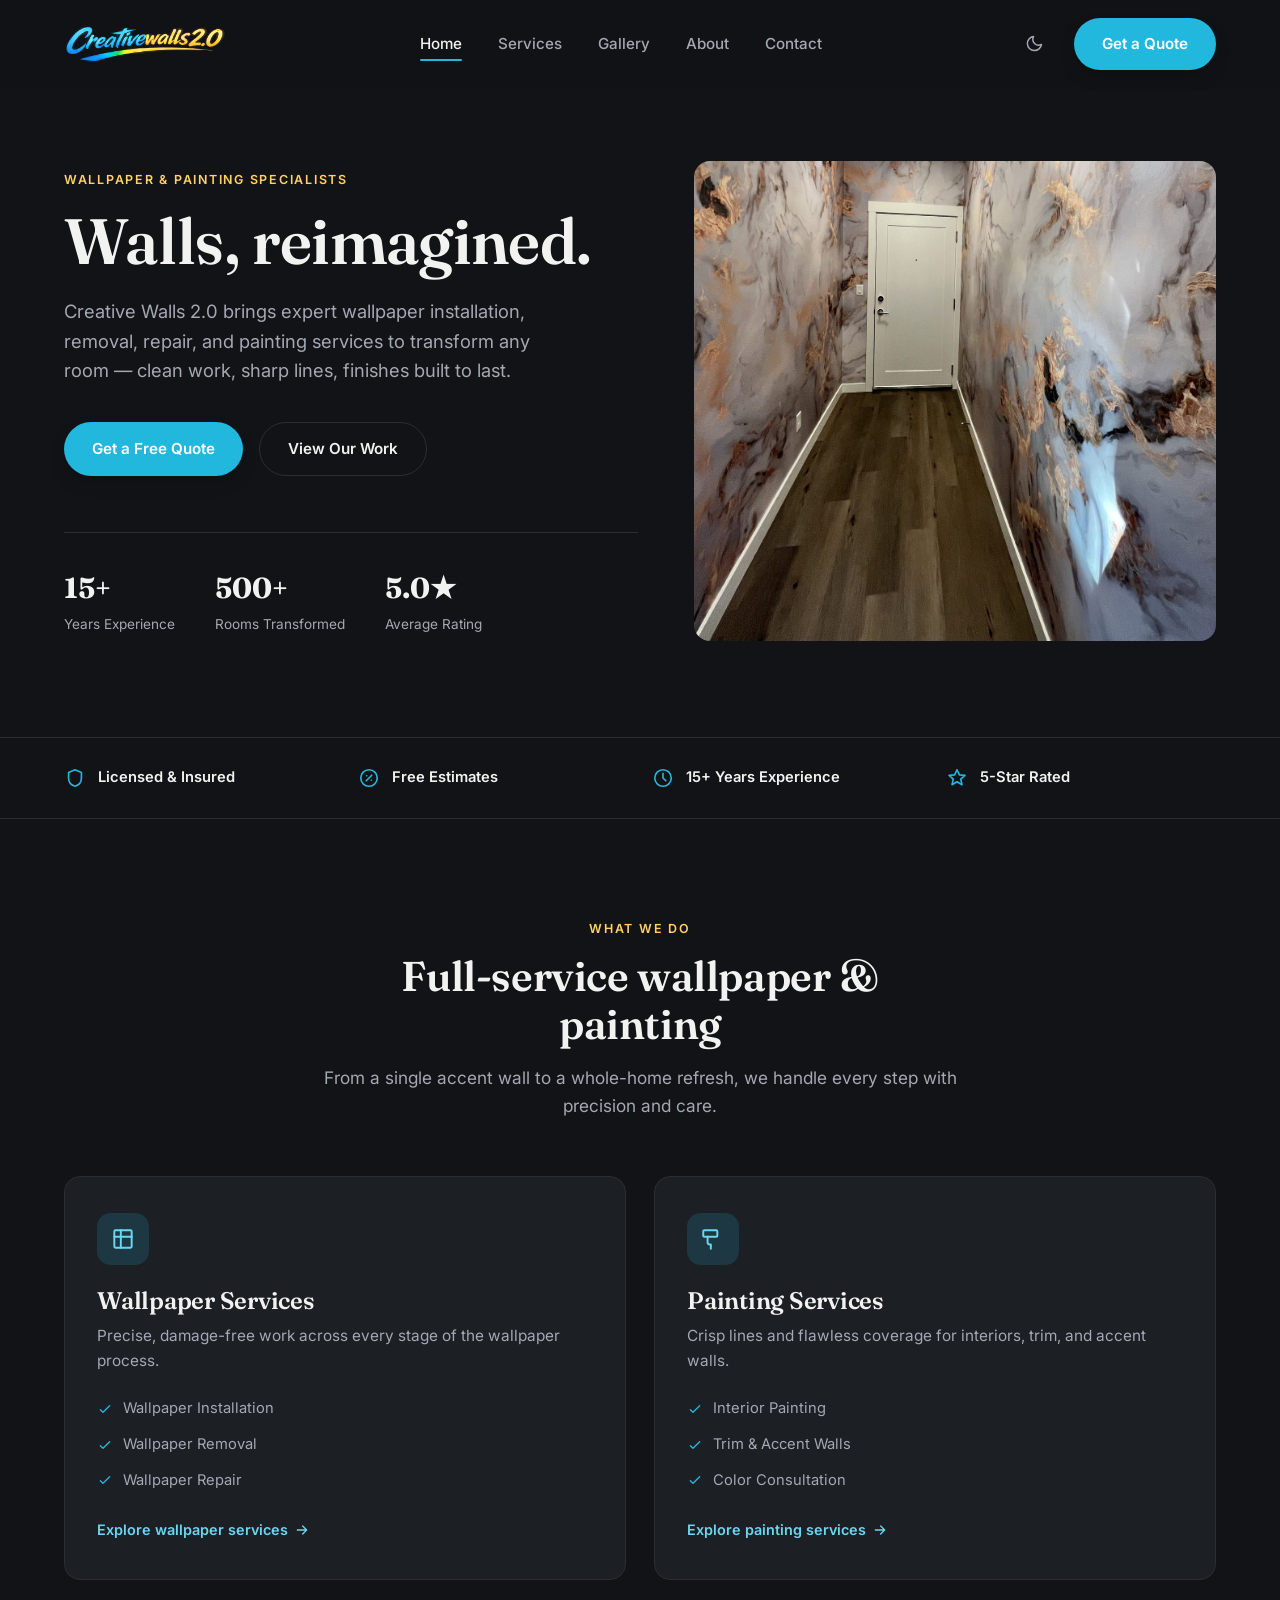
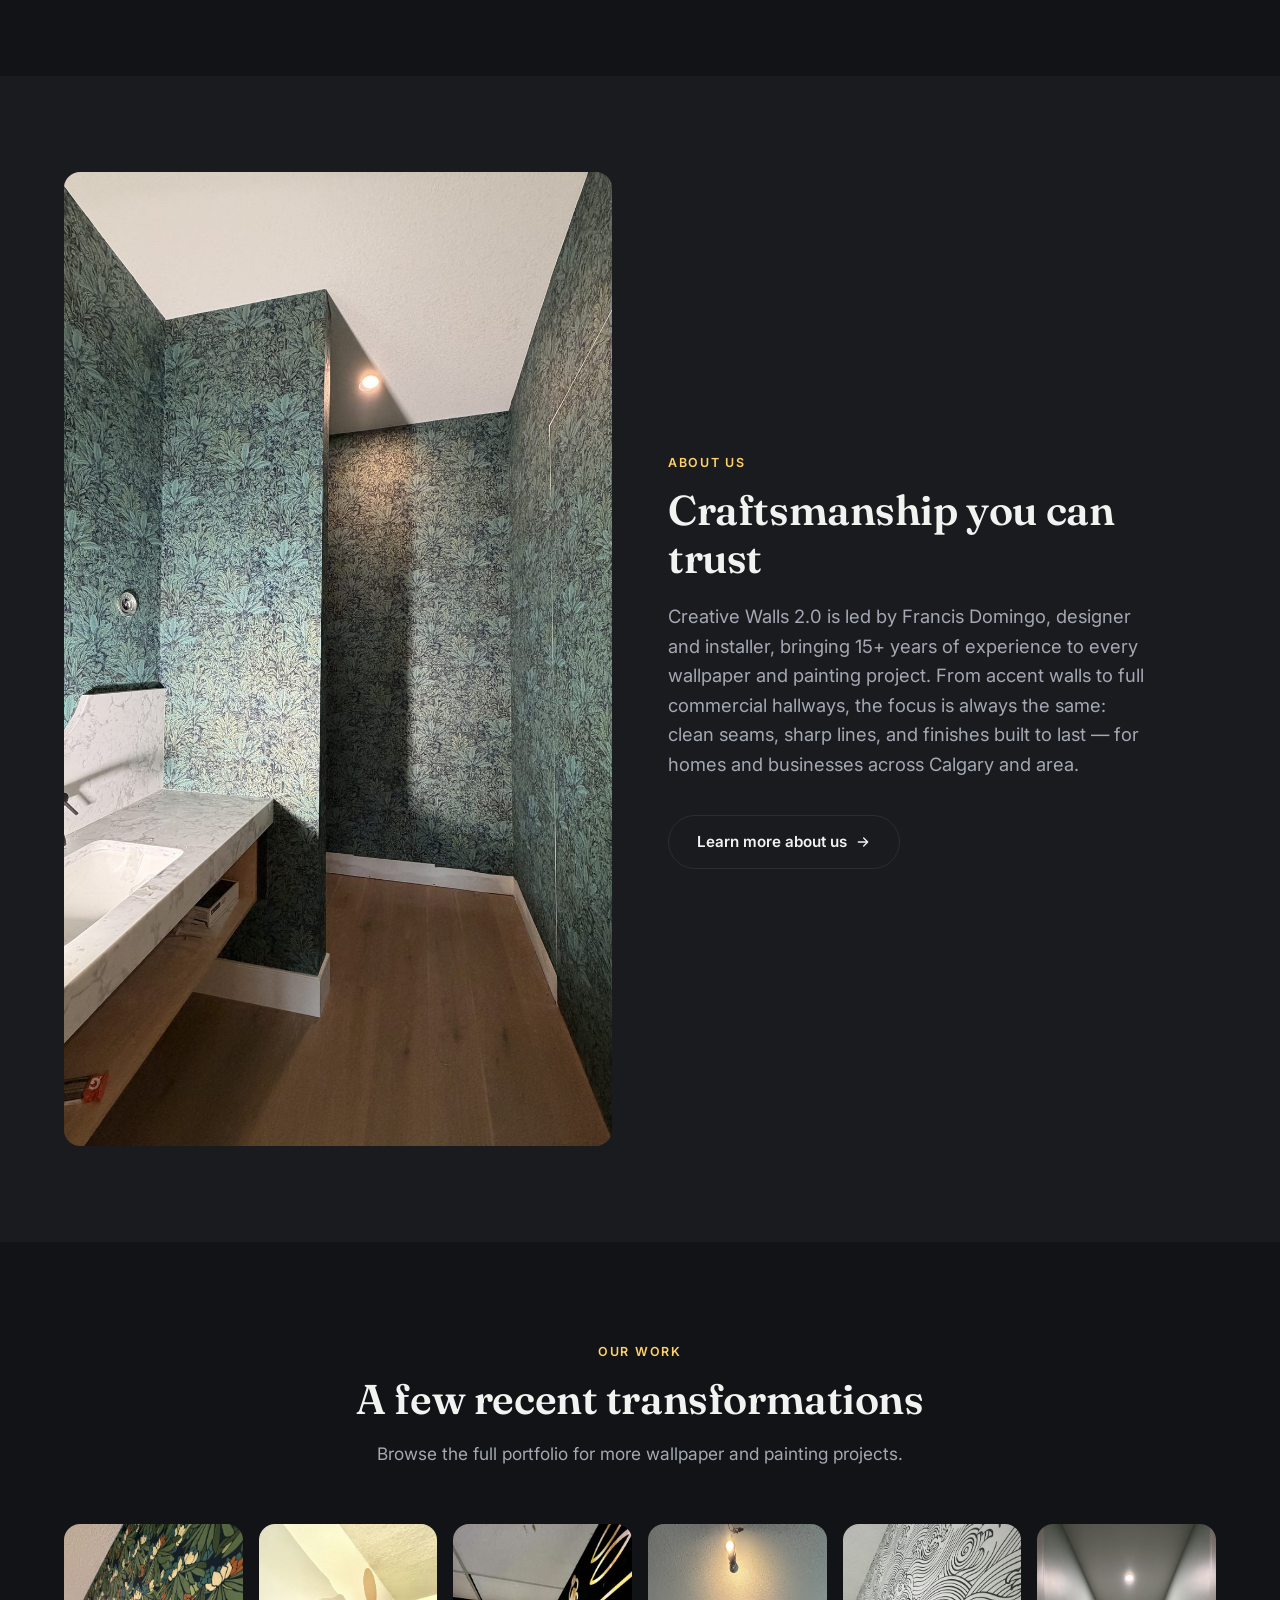
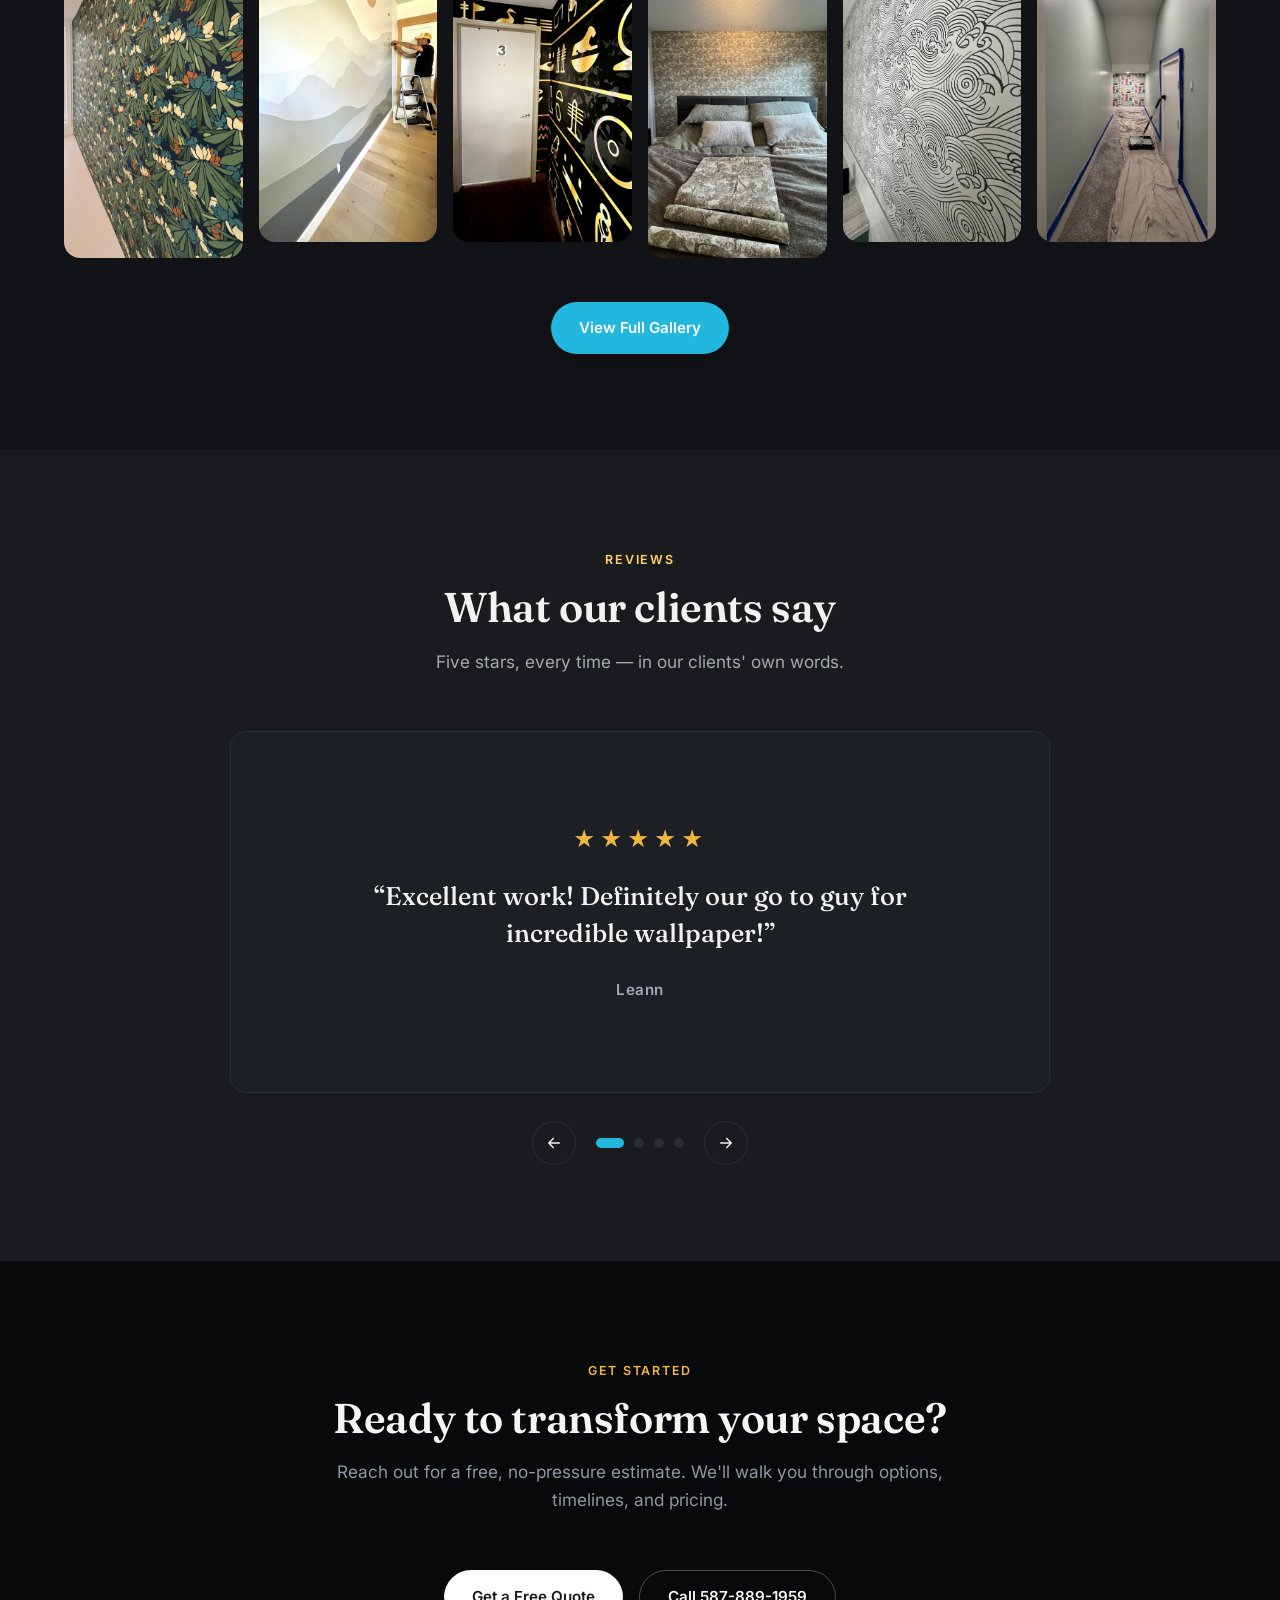
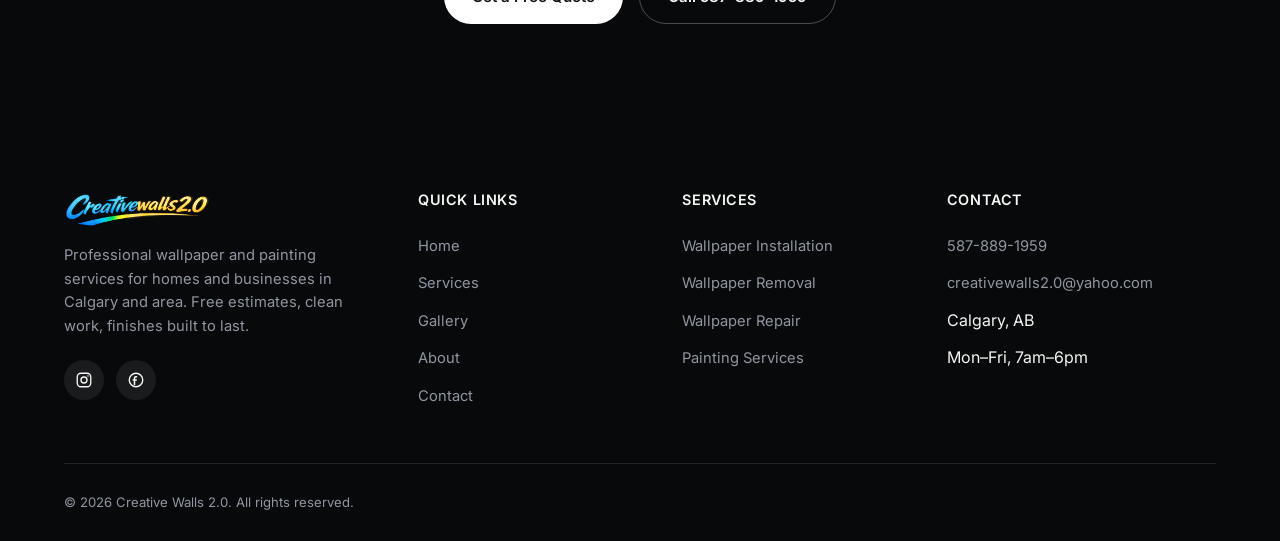
==== index.html @ c2001991 "Initial commit: Creative Walls 2.0 website Static HTML/CSS/JS site for a Calgary wallpaper and paint" ====
<!doctype html>
<html lang="en">
<head>
<meta charset="UTF-8" />
<script>try{var t=localStorage.getItem('cw2-theme')||'dark';document.documentElement.setAttribute('data-theme',t);}catch(e){}</script>
<meta name="viewport" content="width=device-width, initial-scale=1.0" />
<title>Creative Walls 2.0 — Wallpaper &amp; Painting Specialists</title>
<meta name="description" content="Creative Walls 2.0 offers expert wallpaper installation, removal, repair, and painting services in Calgary and area — free estimates." />
<link rel="preconnect" href="https://fonts.googleapis.com" />
<link rel="preconnect" href="https://fonts.gstatic.com" crossorigin />
<link href="https://fonts.googleapis.com/css2?family=Fraunces:opsz,wght@9..144,500;9..144,600;9..144,700&family=Inter:wght@400;500;600;700&display=swap" rel="stylesheet" />
<link rel="stylesheet" href="css/style.css" />
</head>
<body>

<header class="site-header">
  <nav class="nav">
    <a href="index.html" class="logo"><img src="images/logo/creativewalls-logo.png" alt="Creative Walls 2.0" /></a>
    <ul class="nav-links">
      <li><a href="index.html">Home</a></li>
      <li><a href="services.html">Services</a></li>
      <li><a href="gallery.html">Gallery</a></li>
      <li><a href="about.html">About</a></li>
      <li><a href="contact.html">Contact</a></li>
    </ul>
    <div class="nav-actions">
      <button class="theme-toggle" aria-label="Toggle dark mode">
        <svg class="icon-sun" viewBox="0 0 24 24" fill="none" stroke="currentColor" stroke-width="1.8" stroke-linecap="round"><circle cx="12" cy="12" r="4"/><path d="M12 2v2M12 20v2M4.9 4.9l1.4 1.4M17.7 17.7l1.4 1.4M2 12h2M20 12h2M4.9 19.1l1.4-1.4M17.7 6.3l1.4-1.4"/></svg>
        <svg class="icon-moon" viewBox="0 0 24 24" fill="none" stroke="currentColor" stroke-width="1.8" stroke-linecap="round" stroke-linejoin="round"><path d="M21 12.5A8.5 8.5 0 1111.5 3a7 7 0 009.5 9.5z"/></svg>
      </button>
      <a href="contact.html" class="btn btn-primary">Get a Quote</a>
      <button class="nav-toggle" aria-label="Toggle menu" aria-expanded="false">
        <svg viewBox="0 0 24 24" fill="none" stroke="currentColor" stroke-width="1.8" stroke-linecap="round"><path d="M4 7h16M4 12h16M4 17h16"/></svg>
      </button>
    </div>
  </nav>
</header>

<main>

  <!-- Hero -->
  <section class="hero container">
    <div class="hero-copy reveal">
      <span class="eyebrow">Wallpaper &amp; Painting Specialists</span>
      <h1>Walls, reimagined.</h1>
      <p>Creative Walls 2.0 brings expert wallpaper installation, removal, repair, and painting services to transform any room — clean work, sharp lines, finishes built to last.</p>
      <div class="hero-actions">
        <a href="contact.html" class="btn btn-primary">Get a Free Quote</a>
        <a href="gallery.html" class="btn btn-outline">View Our Work</a>
      </div>
      <div class="hero-stats">
        <div class="stat"><b>15+</b><span>Years Experience</span></div>
        <div class="stat"><b>500+</b><span>Rooms Transformed</span></div>
        <div class="stat"><b>5.0★</b><span>Average Rating</span></div>
      </div>
    </div>
    <div class="hero-media reveal">
      <div class="photo">
        <img src="images/wallpaper/IMG_7062-hero.jpg" alt="Marbled stone-look wallpaper installed in an entry hallway" />
      </div>
    </div>
  </section>

  <!-- Trust bar -->
  <div class="trust-bar">
    <div class="trust-grid">
      <div class="trust-item">
        <svg viewBox="0 0 24 24" fill="none" stroke="currentColor" stroke-width="1.8" stroke-linecap="round" stroke-linejoin="round"><path d="M12 3l7 3v6c0 5-3.5 8-7 9-3.5-1-7-4-7-9V6l7-3z"/></svg>
        Licensed &amp; Insured
      </div>
      <div class="trust-item">
        <svg viewBox="0 0 24 24" fill="none" stroke="currentColor" stroke-width="1.8" stroke-linecap="round" stroke-linejoin="round"><circle cx="12" cy="12" r="9"/><path d="M9 15l6-6M9.5 9.5h.01M14.5 14.5h.01"/></svg>
        Free Estimates
      </div>
      <div class="trust-item">
        <svg viewBox="0 0 24 24" fill="none" stroke="currentColor" stroke-width="1.8" stroke-linecap="round" stroke-linejoin="round"><circle cx="12" cy="12" r="9"/><path d="M12 7v5l3 3"/></svg>
        15+ Years Experience
      </div>
      <div class="trust-item">
        <svg viewBox="0 0 24 24" fill="none" stroke="currentColor" stroke-width="1.8" stroke-linecap="round" stroke-linejoin="round"><path d="M12 3l2.6 5.6 6.1.6-4.6 4.1 1.3 6-5.4-3.2-5.4 3.2 1.3-6-4.6-4.1 6.1-.6z"/></svg>
        5-Star Rated
      </div>
    </div>
  </div>

  <!-- Services overview -->
  <section class="container">
    <div class="section-head center reveal">
      <span class="eyebrow">What We Do</span>
      <h2>Full-service wallpaper &amp; painting</h2>
      <p>From a single accent wall to a whole-home refresh, we handle every step with precision and care.</p>
    </div>
    <div class="grid-2">
      <div class="service-card reveal">
        <div class="icon-badge">
          <svg viewBox="0 0 24 24" fill="none" stroke="currentColor" stroke-width="1.8" stroke-linecap="round" stroke-linejoin="round"><rect x="4" y="4" width="16" height="16" rx="1"/><path d="M4 10h16M10 4v16"/></svg>
        </div>
        <h3>Wallpaper Services</h3>
        <p>Precise, damage-free work across every stage of the wallpaper process.</p>
        <ul>
          <li><svg viewBox="0 0 24 24" fill="none" stroke="currentColor" stroke-width="2" stroke-linecap="round" stroke-linejoin="round"><path d="M5 13l4 4L19 7"/></svg>Wallpaper Installation</li>
          <li><svg viewBox="0 0 24 24" fill="none" stroke="currentColor" stroke-width="2" stroke-linecap="round" stroke-linejoin="round"><path d="M5 13l4 4L19 7"/></svg>Wallpaper Removal</li>
          <li><svg viewBox="0 0 24 24" fill="none" stroke="currentColor" stroke-width="2" stroke-linecap="round" stroke-linejoin="round"><path d="M5 13l4 4L19 7"/></svg>Wallpaper Repair</li>
        </ul>
        <a href="services.html#wallpaper" class="link-more">Explore wallpaper services
          <svg viewBox="0 0 24 24" fill="none" stroke="currentColor" stroke-width="2" stroke-linecap="round" stroke-linejoin="round" style="width:16px;height:16px;"><path d="M5 12h14M13 6l6 6-6 6"/></svg>
        </a>
      </div>
      <div class="service-card reveal">
        <div class="icon-badge">
          <svg viewBox="0 0 24 24" fill="none" stroke="currentColor" stroke-width="1.8" stroke-linecap="round" stroke-linejoin="round"><rect x="3" y="4" width="13" height="6" rx="1"/><path d="M7 10v5a2 2 0 002 2h1v4"/></svg>
        </div>
        <h3>Painting Services</h3>
        <p>Crisp lines and flawless coverage for interiors, trim, and accent walls.</p>
        <ul>
          <li><svg viewBox="0 0 24 24" fill="none" stroke="currentColor" stroke-width="2" stroke-linecap="round" stroke-linejoin="round"><path d="M5 13l4 4L19 7"/></svg>Interior Painting</li>
          <li><svg viewBox="0 0 24 24" fill="none" stroke="currentColor" stroke-width="2" stroke-linecap="round" stroke-linejoin="round"><path d="M5 13l4 4L19 7"/></svg>Trim &amp; Accent Walls</li>
          <li><svg viewBox="0 0 24 24" fill="none" stroke="currentColor" stroke-width="2" stroke-linecap="round" stroke-linejoin="round"><path d="M5 13l4 4L19 7"/></svg>Color Consultation</li>
        </ul>
        <a href="services.html#painting" class="link-more">Explore painting services
          <svg viewBox="0 0 24 24" fill="none" stroke="currentColor" stroke-width="2" stroke-linecap="round" stroke-linejoin="round" style="width:16px;height:16px;"><path d="M5 12h14M13 6l6 6-6 6"/></svg>
        </a>
      </div>
    </div>
  </section>

  <!-- About teaser -->
  <section class="section-alt">
    <div class="container about-hero">
      <div class="hero-media reveal">
        <div class="photo">
          <img src="images/wallpaper/bathroom3.jpg" alt="Finished bathroom with textured teal wallpaper and glass shower" />
        </div>
      </div>
      <div class="hero-copy reveal">
        <span class="eyebrow">About Us</span>
        <h2>Craftsmanship you can trust</h2>
        <p>Creative Walls 2.0 is led by Francis Domingo, designer and installer, bringing 15+ years of experience to every wallpaper and painting project. From accent walls to full commercial hallways, the focus is always the same: clean seams, sharp lines, and finishes built to last — for homes and businesses across Calgary and area.</p>
        <div class="hero-actions">
          <a href="about.html" class="btn btn-outline">Learn more about us
            <svg viewBox="0 0 24 24" fill="none" stroke="currentColor" stroke-width="2" stroke-linecap="round" stroke-linejoin="round" style="width:16px;height:16px;"><path d="M5 12h14M13 6l6 6-6 6"/></svg>
          </a>
        </div>
      </div>
    </div>
  </section>

  <!-- Gallery preview -->
  <section class="container">
    <div class="section-head center reveal">
      <span class="eyebrow">Our Work</span>
      <h2>A few recent transformations</h2>
      <p>Browse the full portfolio for more wallpaper and painting projects.</p>
    </div>
    <div class="preview-strip reveal">
      <div class="photo"><img src="images/wallpaper/wall4.jpg" alt="Botanical green wallpaper accent wall" /></div>
      <div class="photo"><img src="images/wallpaper/wall10After.jpg" alt="Soft mountain landscape mural wallpaper in a bedroom" /></div>
      <div class="photo"><img src="images/wallpaper/wall11After.jpg" alt="Black and gold pattern wallpaper in a hallway" /></div>
      <div class="photo"><img src="images/wallpaper/wall7.jpg" alt="Textured wallpaper behind a bed headboard" /></div>
      <div class="photo"><img src="images/wallpaper/bathroomwaves3.jpg" alt="Black and white wave pattern wallpaper in a bathroom" /></div>
      <div class="photo"><img src="images/painting/hallwayAfter.jpg" alt="Freshly painted hallway" /></div>
    </div>
    <div style="text-align:center; margin-top:44px;">
      <a href="gallery.html" class="btn btn-primary">View Full Gallery</a>
    </div>
  </section>

  <!-- Reviews -->
  <section class="section-alt">
    <div class="container">
      <div class="section-head center reveal">
        <span class="eyebrow">Reviews</span>
        <h2>What our clients say</h2>
        <p>Five stars, every time — in our clients' own words.</p>
      </div>

      <div class="carousel reveal" data-carousel role="region" aria-roledescription="carousel" aria-label="Client reviews">
        <div class="carousel-viewport">
          <div class="carousel-track">
            <figure class="review-card" role="group" aria-roledescription="slide" aria-label="1 of 4">
              <div class="stars" role="img" aria-label="5 out of 5 stars">★★★★★</div>
              <blockquote>“Excellent work! Definitely our go to guy for incredible wallpaper!”</blockquote>
              <figcaption>Leann</figcaption>
            </figure>
            <figure class="review-card" role="group" aria-roledescription="slide" aria-label="2 of 4">
              <div class="stars" role="img" aria-label="5 out of 5 stars">★★★★★</div>
              <blockquote>“Got a quote on the spot and booked right away! The service was amazing—fast, efficient, and very professional. They exceeded my expectations. Would 100% use them again”</blockquote>
              <figcaption>Khendz</figcaption>
            </figure>
            <figure class="review-card" role="group" aria-roledescription="slide" aria-label="3 of 4">
              <div class="stars" role="img" aria-label="5 out of 5 stars">★★★★★</div>
              <blockquote>“Creativewalls did a fantastic job painting my whole house within the agreed time. I would recommend them”</blockquote>
              <figcaption>Ndidi</figcaption>
            </figure>
            <figure class="review-card" role="group" aria-roledescription="slide" aria-label="4 of 4">
              <div class="stars" role="img" aria-label="5 out of 5 stars">★★★★★</div>
              <blockquote>“Creativewalls did a fabulous bathroom transformation with a dramatic botanical print wallpaper. I'm very happy with how it turned out. Great work at a great price, thanks guys!”</blockquote>
              <figcaption>Tanya</figcaption>
            </figure>
          </div>
        </div>
        <div class="carousel-controls">
          <button type="button" class="carousel-btn carousel-prev" aria-label="Previous review">
            <svg viewBox="0 0 24 24" fill="none" stroke="currentColor" stroke-width="2" stroke-linecap="round" stroke-linejoin="round"><path d="M19 12H5M11 6l-6 6 6 6"/></svg>
          </button>
          <div class="carousel-dots"></div>
          <button type="button" class="carousel-btn carousel-next" aria-label="Next review">
            <svg viewBox="0 0 24 24" fill="none" stroke="currentColor" stroke-width="2" stroke-linecap="round" stroke-linejoin="round"><path d="M5 12h14M13 6l6 6-6 6"/></svg>
          </button>
        </div>
      </div>
    </div>
  </section>

  <!-- CTA band -->
  <section class="section-dark cta-band">
    <div class="container">
      <div class="section-head center reveal">
        <span class="eyebrow">Get Started</span>
        <h2>Ready to transform your space?</h2>
        <p>Reach out for a free, no-pressure estimate. We'll walk you through options, timelines, and pricing.</p>
      </div>
      <div class="hero-actions reveal">
        <a href="contact.html" class="btn btn-light">Get a Free Quote</a>
        <a href="tel:+15878891959" class="btn btn-outline">Call 587-889-1959</a>
      </div>
    </div>
  </section>

</main>

<footer class="site-footer section-dark">
  <div class="container">
    <div class="footer-grid">
      <div class="footer-brand">
        <a href="index.html" class="logo"><img src="images/logo/creativewalls-logo.png" alt="Creative Walls 2.0" /></a>
        <p>Professional wallpaper and painting services for homes and businesses in Calgary and area. Free estimates, clean work, finishes built to last.</p>
        <div class="social-links">
          <a href="https://instagram.com/creativewalls2.0" target="_blank" rel="noopener" aria-label="Creative Walls 2.0 on Instagram">
            <svg viewBox="0 0 24 24" fill="none" stroke="currentColor" stroke-width="1.8"><rect x="3" y="3" width="18" height="18" rx="5"/><circle cx="12" cy="12" r="4"/><circle cx="17.3" cy="6.7" r="1.1" fill="currentColor" stroke="none"/></svg>
          </a>
          <a href="https://facebook.com/Creativewalls" target="_blank" rel="noopener" aria-label="Creative Walls 2.0 on Facebook">
            <svg viewBox="0 0 24 24" fill="none" stroke="currentColor" stroke-width="1.8"><circle cx="12" cy="12" r="9"/><path d="M13.5 8.5h-1.2a1.3 1.3 0 00-1.3 1.3V11h2.3l-.3 2h-2v5.5h-2V13h-1.5v-2h1.5v-1.5c0-1.7 1-2.8 2.8-2.8h1.7z" fill="currentColor" stroke="none"/></svg>
          </a>
        </div>
      </div>
      <div class="footer-col">
        <h4>Quick Links</h4>
        <ul>
          <li><a href="index.html">Home</a></li>
          <li><a href="services.html">Services</a></li>
          <li><a href="gallery.html">Gallery</a></li>
          <li><a href="about.html">About</a></li>
          <li><a href="contact.html">Contact</a></li>
        </ul>
      </div>
      <div class="footer-col">
        <h4>Services</h4>
        <ul>
          <li><a href="services.html#wallpaper">Wallpaper Installation</a></li>
          <li><a href="services.html#wallpaper">Wallpaper Removal</a></li>
          <li><a href="services.html#wallpaper">Wallpaper Repair</a></li>
          <li><a href="services.html#painting">Painting Services</a></li>
        </ul>
      </div>
      <div class="footer-col">
        <h4>Contact</h4>
        <ul>
          <li><a href="tel:+15878891959">587-889-1959</a></li>
          <li><a href="mailto:creativewalls2.0@yahoo.com">creativewalls2.0@yahoo.com</a></li>
          <li>Calgary, AB</li>
          <li>Mon–Fri, 7am–6pm</li>
        </ul>
      </div>
    </div>
    <div class="footer-bottom">
      <span>© <span data-year></span> Creative Walls 2.0. All rights reserved.</span>
    </div>
  </div>
</footer>

<script src="js/main.js"></script>
</body>
</html>
---- css/style.css ----
/* ==========================================================================
   Creative Walls 2.0 — shared stylesheet
   ========================================================================== */

:root {
  --bg: #f7f7f8;
  --bg-alt: #ececef;
  --surface: #ffffff;
  --ink: #16181b;
  --ink-muted: #5c6270;
  --accent: #0ea5c7;
  --accent-ink: #0b7c93;
  --accent-soft: #d9f0f5;
  --gold: #e0a030;
  --gold-dark: #b87d1e;
  --gold-soft: #fbeac9;
  --line: #e2e4e8;
  --dark: #101114;
  --dark-ink: #f2f2f0;
  --dark-muted: #9aa0ac;
  --header-bg: rgba(250, 248, 244, 0.9);

  --font-serif: "Fraunces", Georgia, serif;
  --font-sans: "Inter", -apple-system, BlinkMacSystemFont, "Segoe UI", sans-serif;

  --radius: 16px;
  --radius-sm: 10px;
  --shadow: 0 20px 50px -20px rgba(30, 26, 23, 0.25);
  --shadow-sm: 0 8px 20px -10px rgba(30, 26, 23, 0.2);
  --container: 1200px;
}

[data-theme="dark"] {
  --bg: #121316;
  --bg-alt: #191b1f;
  --surface: #1c1f24;
  --ink: #f2f2f0;
  --ink-muted: #a3a8b3;
  --accent: #22b8dd;
  --accent-ink: #6cd6f0;
  --accent-soft: rgba(34, 184, 221, 0.16);
  --gold: #f0b73e;
  --gold-dark: #ffd166;
  --gold-soft: rgba(240, 183, 62, 0.18);
  --line: #2a2d33;
  --dark: #08090b;
  --dark-ink: #f5f5f3;
  --dark-muted: #9096a1;
  --header-bg: rgba(18, 19, 22, 0.85);
  --shadow: 0 20px 50px -20px rgba(0, 0, 0, 0.6);
  --shadow-sm: 0 8px 20px -10px rgba(0, 0, 0, 0.5);
}

body { transition: background-color 0.25s ease, color 0.25s ease; }

/* ---------- Reset ---------- */
* { box-sizing: border-box; margin: 0; padding: 0; }
html { scroll-behavior: smooth; }
body {
  font-family: var(--font-sans);
  background: var(--bg);
  color: var(--ink);
  line-height: 1.6;
  -webkit-font-smoothing: antialiased;
}
img { max-width: 100%; display: block; }
a { color: inherit; text-decoration: none; }
ul { list-style: none; }
button { font: inherit; cursor: pointer; border: none; background: none; }
h1, h2, h3, h4 {
  font-family: var(--font-serif);
  font-weight: 600;
  line-height: 1.15;
  letter-spacing: -0.01em;
}
h1 { font-size: clamp(2.4rem, 5vw, 4rem); }
h2 { font-size: clamp(1.9rem, 3.4vw, 2.6rem); }
h3 { font-size: clamp(1.2rem, 2vw, 1.5rem); }
p { color: var(--ink-muted); }

.container {
  max-width: var(--container);
  margin: 0 auto;
  padding-left: 24px;
  padding-right: 24px;
}
.page-header + section { padding-top: 0; }

section { padding: 96px 0; }
.section-alt { background: var(--bg-alt); }
.section-dark { background: var(--dark); color: var(--dark-ink); }
.section-dark p { color: var(--dark-muted); }
.section-dark h2, .section-dark h3 { color: var(--dark-ink); }

.eyebrow {
  display: inline-block;
  font-size: 0.78rem;
  font-weight: 600;
  letter-spacing: 0.14em;
  text-transform: uppercase;
  color: var(--gold-dark);
  margin-bottom: 14px;
}
.section-dark .eyebrow { color: var(--gold); }

.section-head {
  max-width: 640px;
  margin: 0 0 56px;
}
.section-head.center { margin-left: auto; margin-right: auto; text-align: center; }
.section-head p { margin-top: 16px; font-size: 1.08rem; }

/* ---------- Buttons ---------- */
.btn {
  display: inline-flex;
  align-items: center;
  gap: 8px;
  padding: 14px 28px;
  border-radius: 999px;
  font-weight: 600;
  font-size: 0.95rem;
  transition: transform 0.2s ease, box-shadow 0.2s ease, background 0.2s ease, color 0.2s ease;
  white-space: nowrap;
}
.btn-primary {
  background: var(--accent);
  color: #fff;
  box-shadow: var(--shadow-sm);
}
.btn-primary:hover { background: var(--accent-ink); transform: translateY(-2px); }
.btn-outline {
  background: transparent;
  color: var(--ink);
  border: 1.5px solid var(--line);
}
.btn-outline:hover { border-color: var(--ink); transform: translateY(-2px); }
.section-dark .btn-outline { color: var(--dark-ink); border-color: rgba(237, 231, 221, 0.3); }
.section-dark .btn-outline:hover { border-color: var(--dark-ink); }
.btn-light {
  background: #fff;
  color: #16181b;
}
.btn-light:hover { transform: translateY(-2px); box-shadow: var(--shadow-sm); }

/* ---------- Image placeholders (swap for real photos in /images) ---------- */
.img-placeholder {
  position: relative;
  border-radius: var(--radius);
  overflow: hidden;
  background: linear-gradient(135deg, var(--accent-soft), var(--accent) 130%);
  min-height: 220px;
}
.img-placeholder::after {
  content: "";
  position: absolute;
  inset: 0;
  opacity: 0.15;
  background-image: repeating-linear-gradient(
    45deg,
    #fff 0px,
    #fff 2px,
    transparent 2px,
    transparent 26px
  );
}
.img-placeholder.ph-b { background: linear-gradient(135deg, #dfe1e4, var(--ink) 150%); }
.img-placeholder.ph-c { background: linear-gradient(135deg, var(--accent), var(--accent-ink) 130%); }
.img-placeholder.ph-d { background: linear-gradient(135deg, var(--gold-soft), var(--gold) 140%); }

/* ---------- Real photos (used in place of placeholders once available) ---------- */
.photo {
  border-radius: var(--radius);
  overflow: hidden;
}
.photo img {
  width: 100%;
  height: 100%;
  object-fit: cover;
  display: block;
}
.gallery-item .photo { min-height: 260px; aspect-ratio: 4 / 5; }
.gallery-item .photo img { min-height: 260px; transition: transform 0.35s ease; }
.gallery-item:hover .photo img { transform: scale(1.03); }
.hero-media .photo, .hero-media .photo img { min-height: 480px; }
.service-row-media .photo, .service-row-media .photo img { min-height: 360px; }
.about-hero .photo, .about-hero .photo img { min-height: 420px; }
.preview-strip .photo, .preview-strip .photo img { min-height: 140px; }
.preview-strip .photo:nth-child(1), .preview-strip .photo:nth-child(4) { grid-row: span 2; }
.preview-strip .photo:nth-child(1) img, .preview-strip .photo:nth-child(4) img { min-height: 300px; }
.lightbox-inner .photo img { min-height: 60vh; max-height: 78vh; width: auto; margin: 0 auto; object-fit: contain; }

/* ---------- Nav ---------- */
.site-header {
  position: sticky;
  top: 0;
  z-index: 100;
  background: var(--header-bg);
  backdrop-filter: blur(10px);
  border-bottom: 1px solid transparent;
  transition: background-color 0.25s ease, border-color 0.2s ease, box-shadow 0.2s ease;
}
.site-header.is-scrolled {
  border-bottom-color: var(--line);
  box-shadow: 0 4px 20px -10px rgba(30, 26, 23, 0.15);
}
.nav {
  display: flex;
  align-items: center;
  justify-content: space-between;
  padding: 18px 24px;
  max-width: var(--container);
  margin: 0 auto;
}
.logo {
  display: flex;
  align-items: center;
}
.logo img {
  height: 40px;
  width: auto;
  display: block;
}
.footer-brand .logo img { height: 36px; }
.nav-links {
  display: flex;
  align-items: center;
  gap: 36px;
}
.nav-links a {
  font-size: 0.95rem;
  font-weight: 500;
  color: var(--ink-muted);
  position: relative;
  padding: 4px 0;
  transition: color 0.2s ease;
}
.nav-links a:hover, .nav-links a.active { color: var(--ink); }
.nav-links a.active::after {
  content: "";
  position: absolute;
  left: 0; right: 0; bottom: -4px;
  height: 2px;
  background: var(--accent);
  border-radius: 2px;
}
.nav-actions { display: flex; align-items: center; gap: 20px; }
.theme-toggle {
  width: 40px; height: 40px;
  border-radius: 50%;
  display: flex; align-items: center; justify-content: center;
  color: var(--ink-muted);
  transition: background 0.2s ease, color 0.2s ease;
  flex-shrink: 0;
}
.theme-toggle:hover { background: var(--bg-alt); color: var(--ink); }
.theme-toggle svg { width: 20px; height: 20px; }
.theme-toggle .icon-moon { display: none; }
[data-theme="dark"] .theme-toggle .icon-sun { display: none; }
[data-theme="dark"] .theme-toggle .icon-moon { display: block; }
.nav-toggle {
  display: none;
  width: 40px; height: 40px;
  align-items: center; justify-content: center;
  color: var(--ink);
}
.nav-toggle svg { width: 22px; height: 22px; }

/* ---------- Hero ---------- */
.hero {
  padding-top: 72px;
  padding-bottom: 96px;
  display: grid;
  grid-template-columns: 1.1fr 1fr;
  gap: 56px;
  align-items: center;
}
.hero-copy p { font-size: 1.15rem; max-width: 480px; margin-top: 20px; }
.hero-actions { display: flex; gap: 16px; margin-top: 36px; flex-wrap: wrap; }
.hero-stats {
  display: flex;
  gap: 40px;
  margin-top: 56px;
  padding-top: 32px;
  border-top: 1px solid var(--line);
}
.hero-stats .stat b {
  display: block;
  font-family: var(--font-serif);
  font-size: 1.8rem;
  color: var(--ink);
}
.hero-stats .stat span { font-size: 0.85rem; color: var(--ink-muted); }
.hero-media .img-placeholder { min-height: 480px; }

/* ---------- Trust bar ---------- */
.trust-bar {
  padding: 28px 0;
  border-top: 1px solid var(--line);
  border-bottom: 1px solid var(--line);
}
.trust-grid {
  display: grid;
  grid-template-columns: repeat(4, 1fr);
  gap: 24px;
  max-width: var(--container);
  margin: 0 auto;
  padding: 0 24px;
}
.trust-item {
  display: flex;
  align-items: center;
  gap: 12px;
  font-size: 0.92rem;
  font-weight: 600;
  color: var(--ink);
}
.trust-item svg { width: 22px; height: 22px; color: var(--accent); flex-shrink: 0; }

/* ---------- Cards ---------- */
.grid-2 { display: grid; grid-template-columns: repeat(2, 1fr); gap: 28px; }
.grid-3 { display: grid; grid-template-columns: repeat(3, 1fr); gap: 28px; }
.grid-4 { display: grid; grid-template-columns: repeat(4, 1fr); gap: 24px; }

.service-card {
  background: var(--surface);
  border-radius: var(--radius);
  padding: 36px 32px;
  border: 1px solid var(--line);
  transition: transform 0.25s ease, box-shadow 0.25s ease;
}
.service-card:hover { transform: translateY(-6px); box-shadow: var(--shadow); }
.service-card .icon-badge {
  width: 52px; height: 52px;
  border-radius: 14px;
  background: var(--accent-soft);
  display: flex; align-items: center; justify-content: center;
  margin-bottom: 22px;
}
.service-card .icon-badge svg { width: 26px; height: 26px; color: var(--accent-ink); }
.service-card h3 { margin-bottom: 10px; }
.service-card p { font-size: 0.96rem; margin-bottom: 18px; }
.service-card ul li {
  display: flex; align-items: center; gap: 10px;
  font-size: 0.92rem; color: var(--ink-muted);
  padding: 6px 0;
}
.service-card ul li svg { width: 16px; height: 16px; color: var(--accent); flex-shrink: 0; }
.service-card .link-more {
  display: inline-flex; align-items: center; gap: 6px;
  margin-top: 20px; font-weight: 600; font-size: 0.9rem; color: var(--accent-ink);
}

.value-card { text-align: center; padding: 8px; }
.value-card .icon-badge {
  width: 56px; height: 56px; margin: 0 auto 18px;
  border-radius: 50%;
  background: var(--accent-soft);
  display: flex; align-items: center; justify-content: center;
}
.value-card .icon-badge svg { width: 26px; height: 26px; color: var(--accent-ink); }
.value-card p { font-size: 0.92rem; }

/* ---------- Service detail rows ---------- */
.service-row {
  display: grid;
  grid-template-columns: 1fr 1fr;
  gap: 64px;
  align-items: center;
  padding: 64px 0;
  border-bottom: 1px solid var(--line);
}
.service-row:last-child { border-bottom: none; }
.service-row.reverse .service-row-media { order: 2; }
.service-row-media .img-placeholder { min-height: 360px; }
.service-row-copy .icon-badge {
  width: 52px; height: 52px; border-radius: 14px;
  background: var(--accent-soft);
  display: flex; align-items: center; justify-content: center;
  margin-bottom: 20px;
}
.service-row-copy .icon-badge svg { width: 26px; height: 26px; color: var(--accent-ink); }
.service-row-copy h3 { font-size: clamp(1.5rem, 2.4vw, 2rem); margin-bottom: 16px; }
.service-row-copy p { margin-bottom: 16px; }
.service-row-copy ul { margin-top: 20px; }
.service-row-copy ul li {
  display: flex; align-items: flex-start; gap: 10px;
  padding: 7px 0; font-size: 0.96rem; color: var(--ink-muted);
}
.service-row-copy ul li svg { width: 18px; height: 18px; color: var(--accent); flex-shrink: 0; margin-top: 2px; }

/* ---------- About ---------- */
.about-hero { display: grid; grid-template-columns: 1fr 1fr; gap: 56px; align-items: center; }
.about-hero .hero-media { align-self: stretch; }
.about-hero .hero-media .photo { height: 100%; }
.about-hero .img-placeholder { min-height: 420px; }

/* ---------- Gallery ---------- */
.filter-bar {
  display: flex; gap: 12px; flex-wrap: wrap;
  margin-bottom: 44px;
}
.filter-btn {
  padding: 10px 22px;
  border-radius: 999px;
  border: 1.5px solid var(--line);
  font-weight: 600; font-size: 0.9rem;
  color: var(--ink-muted);
  transition: all 0.2s ease;
}
.filter-btn:hover { border-color: var(--ink); color: var(--ink); }
.filter-btn.active { background: var(--accent); border-color: var(--accent); color: #fff; }

.gallery-grid {
  display: grid;
  grid-template-columns: repeat(3, 1fr);
  gap: 22px;
}
.gallery-item {
  cursor: pointer;
}
.gallery-item .img-placeholder { min-height: 260px; margin-bottom: 0; transition: transform 0.35s ease; }
.gallery-item:hover .img-placeholder { transform: scale(1.03); }
.gallery-item figcaption {
  font-size: 0.85rem;
  font-weight: 600;
  margin-top: 10px;
  color: var(--ink-muted);
}
.gallery-item.is-hidden { display: none; }

.lightbox {
  position: fixed; inset: 0;
  background: rgba(20, 17, 15, 0.92);
  display: none;
  align-items: center; justify-content: center;
  z-index: 200;
  padding: 40px;
}
.lightbox.is-open { display: flex; }
.lightbox-inner {
  max-width: 900px; width: 100%;
}
.lightbox-inner .img-placeholder { min-height: 60vh; }
.lightbox-close {
  position: absolute; top: 28px; right: 32px;
  width: 44px; height: 44px;
  border-radius: 50%;
  background: rgba(255,255,255,0.1);
  display: flex; align-items: center; justify-content: center;
}
.lightbox-close svg { width: 20px; height: 20px; color: #fff; }
.lightbox-caption { color: var(--dark-muted); text-align: center; margin-top: 18px; }

/* ---------- Gallery preview strip (home) ---------- */
.preview-strip {
  display: grid;
  grid-template-columns: repeat(6, 1fr);
  gap: 16px;
}
.preview-strip .img-placeholder { min-height: 140px; }
.preview-strip .img-placeholder:nth-child(1),
.preview-strip .img-placeholder:nth-child(4) { grid-row: span 2; min-height: 300px; }

/* ---------- Reviews carousel ---------- */
.carousel { max-width: 820px; margin: 0 auto; }
.carousel-viewport {
  overflow: hidden;
  background: var(--surface);
  border: 1px solid var(--line);
  border-radius: var(--radius);
  touch-action: pan-y;
}
.carousel-track {
  display: flex;
  transition: transform 0.6s cubic-bezier(0.22, 0.61, 0.36, 1);
}
.review-card {
  flex: 0 0 100%;
  padding: 52px 56px;
  text-align: center;
  display: flex;
  flex-direction: column;
  align-items: center;
  justify-content: center;
}
.review-card .stars {
  color: var(--gold);
  font-size: 1.35rem;
  letter-spacing: 5px;
}
.review-card blockquote {
  font-family: var(--font-serif);
  font-size: clamp(1.15rem, 2.2vw, 1.6rem);
  font-weight: 500;
  line-height: 1.45;
  color: var(--ink);
  margin: 22px 0 26px;
  max-width: 660px;
}
.review-card figcaption {
  font-size: 0.95rem;
  font-weight: 600;
  letter-spacing: 0.04em;
  color: var(--ink-muted);
}
.carousel-controls {
  display: flex;
  align-items: center;
  justify-content: center;
  gap: 20px;
  margin-top: 28px;
}
.carousel-btn {
  width: 44px; height: 44px;
  border-radius: 50%;
  border: 1.5px solid var(--line);
  color: var(--ink);
  display: flex; align-items: center; justify-content: center;
  transition: background 0.2s ease, border-color 0.2s ease, color 0.2s ease;
}
.carousel-btn:hover { background: var(--accent); border-color: var(--accent); color: #fff; }
.carousel-btn svg { width: 18px; height: 18px; }
.carousel-dots { display: flex; gap: 10px; align-items: center; }
.carousel-dot {
  width: 10px; height: 10px;
  border-radius: 999px;
  background: var(--line);
  transition: width 0.3s ease, background 0.3s ease;
}
.carousel-dot:hover { background: var(--ink-muted); }
.carousel-dot.is-active { width: 28px; background: var(--accent); }
.carousel-btn:focus-visible, .carousel-dot:focus-visible { outline: 2px solid var(--accent); outline-offset: 3px; }
@media (max-width: 720px) {
  .review-card { padding: 36px 24px; }
}
@keyframes review-fade { from { opacity: 0; } to { opacity: 1; } }
@media (prefers-reduced-motion: reduce) {
  .carousel-track { transition: none; }
  .review-card.is-active { animation: review-fade 0.7s ease; }
}

/* ---------- CTA band ---------- */
.cta-band {
  text-align: center;
}
.cta-band .section-head { margin-left: auto; margin-right: auto; }
.cta-band .hero-actions { justify-content: center; }

/* ---------- Contact ---------- */
.contact-grid {
  display: grid;
  grid-template-columns: 0.85fr 1.15fr;
  gap: 64px;
}
.contact-info-item {
  display: flex; gap: 16px; align-items: flex-start;
  padding: 20px 0;
  border-bottom: 1px solid var(--line);
}
.contact-info-item .icon-badge {
  width: 44px; height: 44px; border-radius: 12px;
  background: var(--accent-soft);
  display: flex; align-items: center; justify-content: center;
  flex-shrink: 0;
}
.contact-info-item .icon-badge svg { width: 20px; height: 20px; color: var(--accent-ink); }
.contact-info-item h4 { font-family: var(--font-sans); font-size: 0.95rem; margin-bottom: 4px; }
.contact-info-item p { font-size: 0.94rem; }

.map-frame {
  border-radius: var(--radius);
  overflow: hidden;
  border: 1px solid var(--line);
  margin-top: 32px;
}
.map-frame iframe { display: block; }

.contact-form {
  background: var(--surface);
  border: 1px solid var(--line);
  border-radius: var(--radius);
  padding: 44px;
}
.form-row { display: grid; grid-template-columns: 1fr 1fr; gap: 20px; }
.field { margin-bottom: 22px; }
.field label {
  display: block; font-size: 0.85rem; font-weight: 600;
  margin-bottom: 8px; color: var(--ink);
}
.field input, .field select, .field textarea {
  width: 100%;
  padding: 13px 16px;
  border: 1.5px solid var(--line);
  border-radius: var(--radius-sm);
  font: inherit;
  color: var(--ink);
  background: var(--bg);
  transition: border-color 0.2s ease;
}
.field input:focus, .field select:focus, .field textarea:focus {
  outline: none;
  border-color: var(--accent);
}
.field textarea { resize: vertical; min-height: 130px; }
.form-note { font-size: 0.82rem; color: var(--ink-muted); margin-top: 14px; }

/* ---------- Thank-you page ---------- */
.thank-you {
  min-height: 60vh;
  display: flex;
  flex-direction: column;
  align-items: center;
  justify-content: center;
  text-align: center;
}
.thank-you .icon-badge {
  width: 64px; height: 64px;
  border-radius: 50%;
  background: var(--accent-soft);
  display: flex; align-items: center; justify-content: center;
  margin-bottom: 20px;
}
.thank-you .icon-badge svg { width: 30px; height: 30px; color: var(--accent-ink); }
.thank-you p { max-width: 520px; margin-top: 16px; font-size: 1.05rem; }
.thank-you .hero-actions { justify-content: center; }
.text-link { color: var(--accent-ink); font-weight: 600; white-space: nowrap; }

/* ---------- Footer ---------- */
.site-footer { padding: 72px 0 28px; }
.footer-grid {
  display: grid;
  grid-template-columns: 1.4fr 1fr 1fr 1.2fr;
  gap: 40px;
  padding-bottom: 48px;
  border-bottom: 1px solid rgba(237, 231, 221, 0.12);
}
.footer-brand p { margin-top: 16px; max-width: 280px; font-size: 0.92rem; }
.social-links { display: flex; gap: 12px; margin-top: 22px; }
.social-links a {
  width: 40px; height: 40px;
  border-radius: 50%;
  background: rgba(242, 242, 240, 0.08);
  display: flex; align-items: center; justify-content: center;
  transition: background 0.2s ease, transform 0.2s ease;
}
.social-links a:hover { background: var(--accent); transform: translateY(-2px); }
.social-links svg { width: 18px; height: 18px; color: var(--dark-ink); }
.footer-col h4 { font-family: var(--font-sans); font-size: 0.9rem; letter-spacing: 0.04em; text-transform: uppercase; margin-bottom: 18px; color: var(--dark-ink); }
.footer-col li { padding: 6px 0; }
.footer-col a { font-size: 0.92rem; color: var(--dark-muted); transition: color 0.2s ease; }
.footer-col a:hover { color: var(--dark-ink); }
.footer-bottom {
  display: flex; justify-content: space-between; align-items: center;
  padding-top: 28px;
  font-size: 0.82rem;
  color: var(--dark-muted);
  flex-wrap: wrap;
  gap: 12px;
}

/* ---------- Page header (interior pages) ---------- */
.page-header {
  padding-top: 64px;
  padding-bottom: 48px;
  text-align: center;
}
.page-header .eyebrow { display: block; }
.page-header p { max-width: 560px; margin: 18px auto 0; font-size: 1.05rem; }

/* ---------- Reveal animation ---------- */
.reveal {
  opacity: 0;
  transform: translateY(18px);
  transition: opacity 0.6s ease, transform 0.6s ease;
}
.reveal.is-visible { opacity: 1; transform: translateY(0); }

/* ---------- Responsive ---------- */
@media (max-width: 980px) {
  .hero { grid-template-columns: 1fr; }
  .hero-media { order: -1; }
  .hero-media .img-placeholder { min-height: 320px; }
  .hero-media .photo, .hero-media .photo img { min-height: 320px; }
  .about-hero { grid-template-columns: 1fr; }
  .contact-grid { grid-template-columns: 1fr; }
  .grid-3, .grid-4 { grid-template-columns: repeat(2, 1fr); }
  .trust-grid { grid-template-columns: repeat(2, 1fr); }
  .footer-grid { grid-template-columns: 1fr 1fr; }
  .service-row, .service-row.reverse { grid-template-columns: 1fr; }
  .service-row.reverse .service-row-media { order: 0; }
  .preview-strip { grid-template-columns: repeat(3, 1fr); }
  .preview-strip .img-placeholder:nth-child(1),
  .preview-strip .img-placeholder:nth-child(4) { grid-row: span 1; min-height: 140px; }
  .preview-strip .photo:nth-child(1), .preview-strip .photo:nth-child(4) { grid-row: span 1; }
  .preview-strip .photo:nth-child(1) img, .preview-strip .photo:nth-child(4) img { min-height: 140px; }
}

@media (max-width: 720px) {
  section { padding: 64px 0; }
  .hero { padding-top: 40px; padding-bottom: 64px; }
  .page-header { padding-top: 40px; padding-bottom: 32px; }
  .lightbox { padding: 16px; }
  .lightbox-close { top: 12px; right: 12px; }
  .nav-links { display: none; }
  .nav-toggle { display: flex; }
  .nav-links.is-open {
    display: flex;
    position: absolute;
    top: 100%; left: 0; right: 0;
    background: var(--surface);
    flex-direction: column;
    padding: 24px;
    gap: 20px;
    border-bottom: 1px solid var(--line);
    box-shadow: var(--shadow-sm);
  }
  .nav-actions .btn-primary { display: none; }
  .grid-2, .grid-3, .grid-4 { grid-template-columns: 1fr; }
  .gallery-grid { grid-template-columns: repeat(2, 1fr); }
  .trust-grid { grid-template-columns: 1fr 1fr; }
  .footer-grid { grid-template-columns: 1fr; }
  .form-row { grid-template-columns: 1fr; }
  .contact-form { padding: 28px; }
  .hero-stats { flex-wrap: wrap; gap: 24px; }
}

@media (max-width: 480px) {
  .gallery-grid { grid-template-columns: 1fr; }
  .preview-strip { grid-template-columns: repeat(2, 1fr); }
}
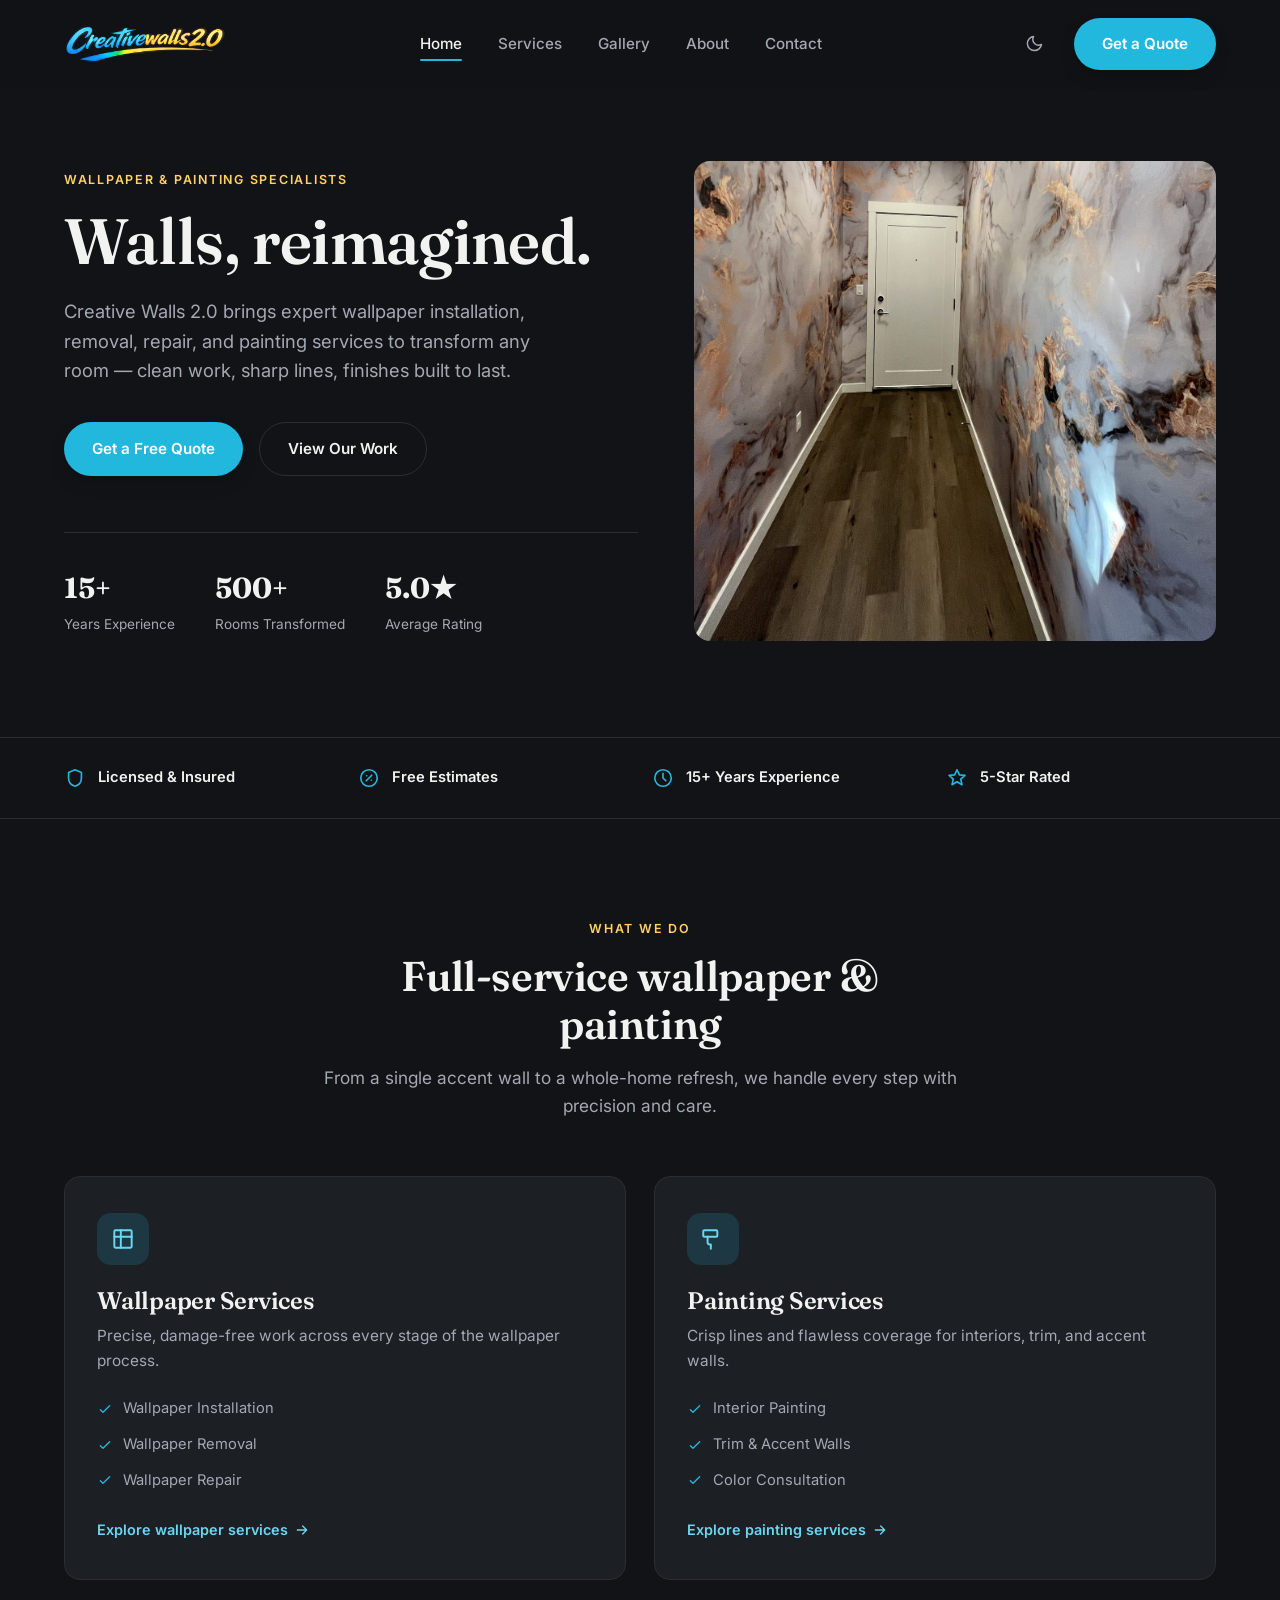
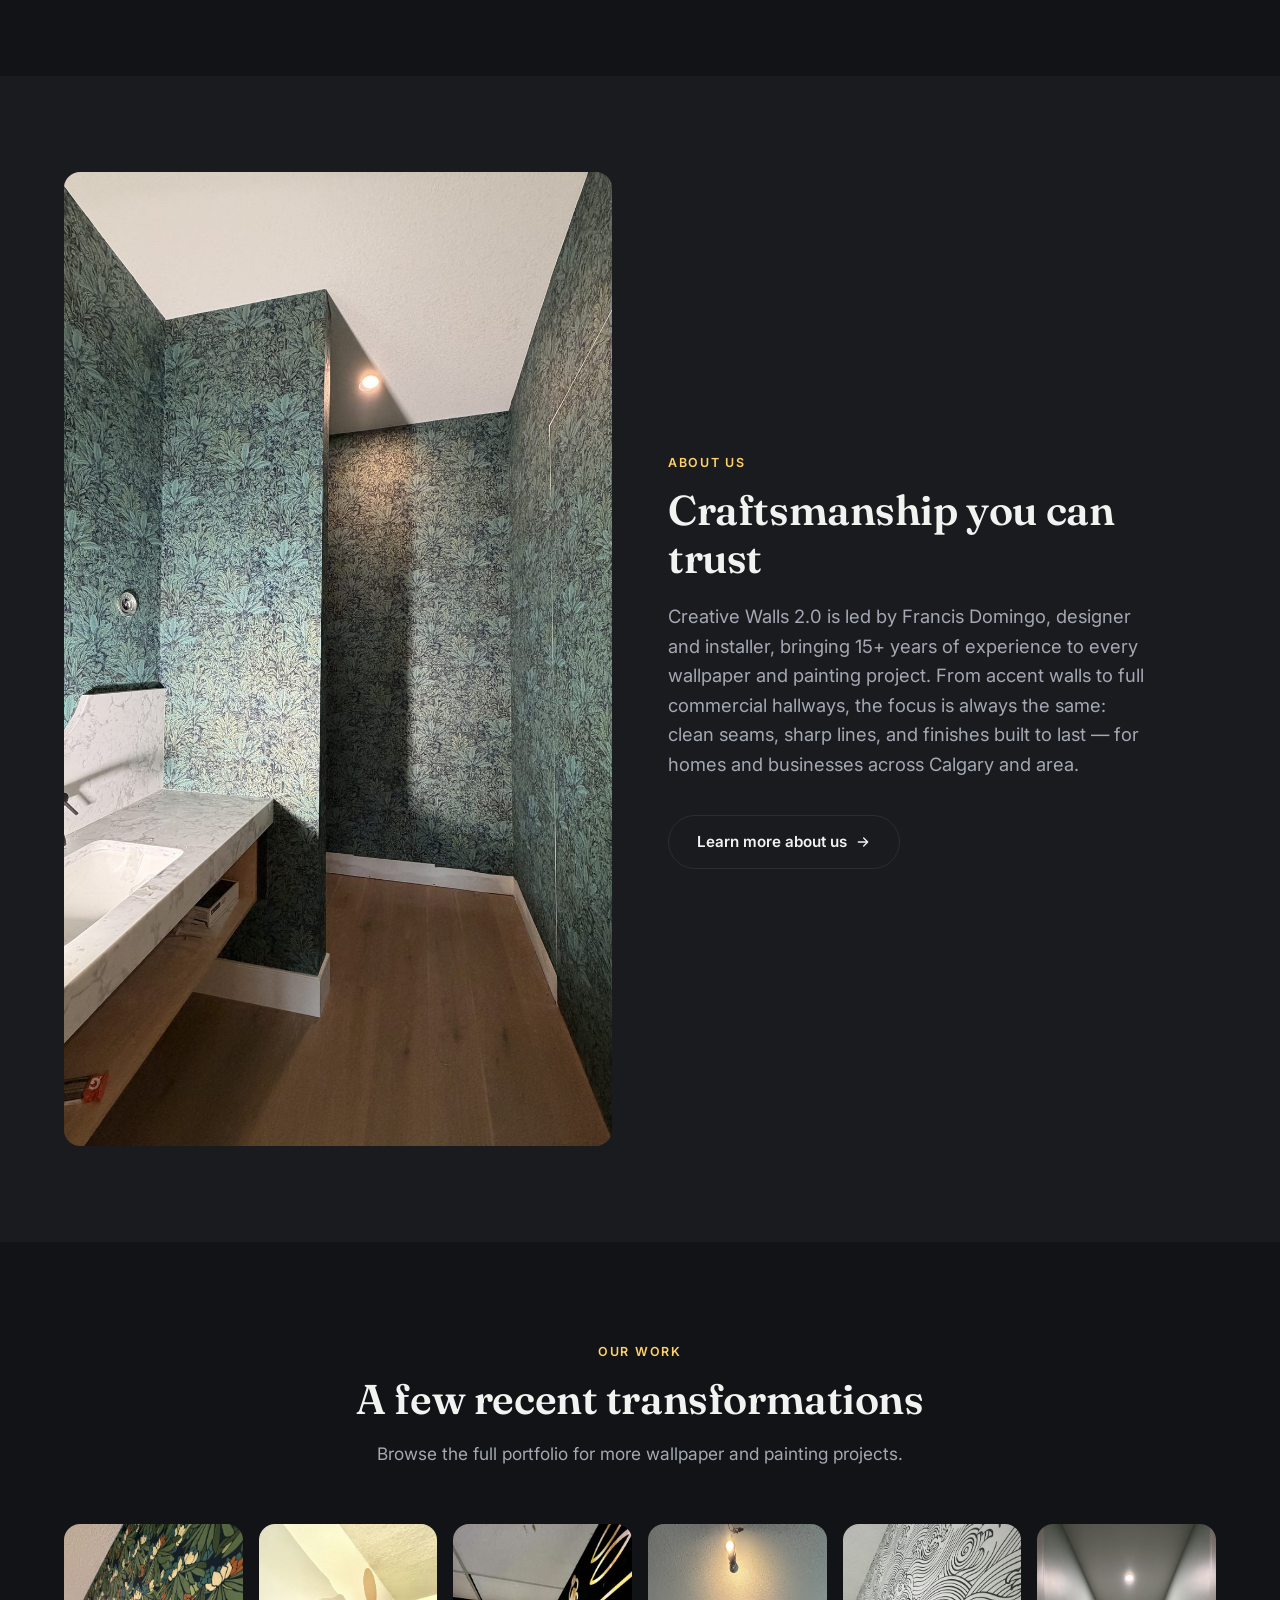
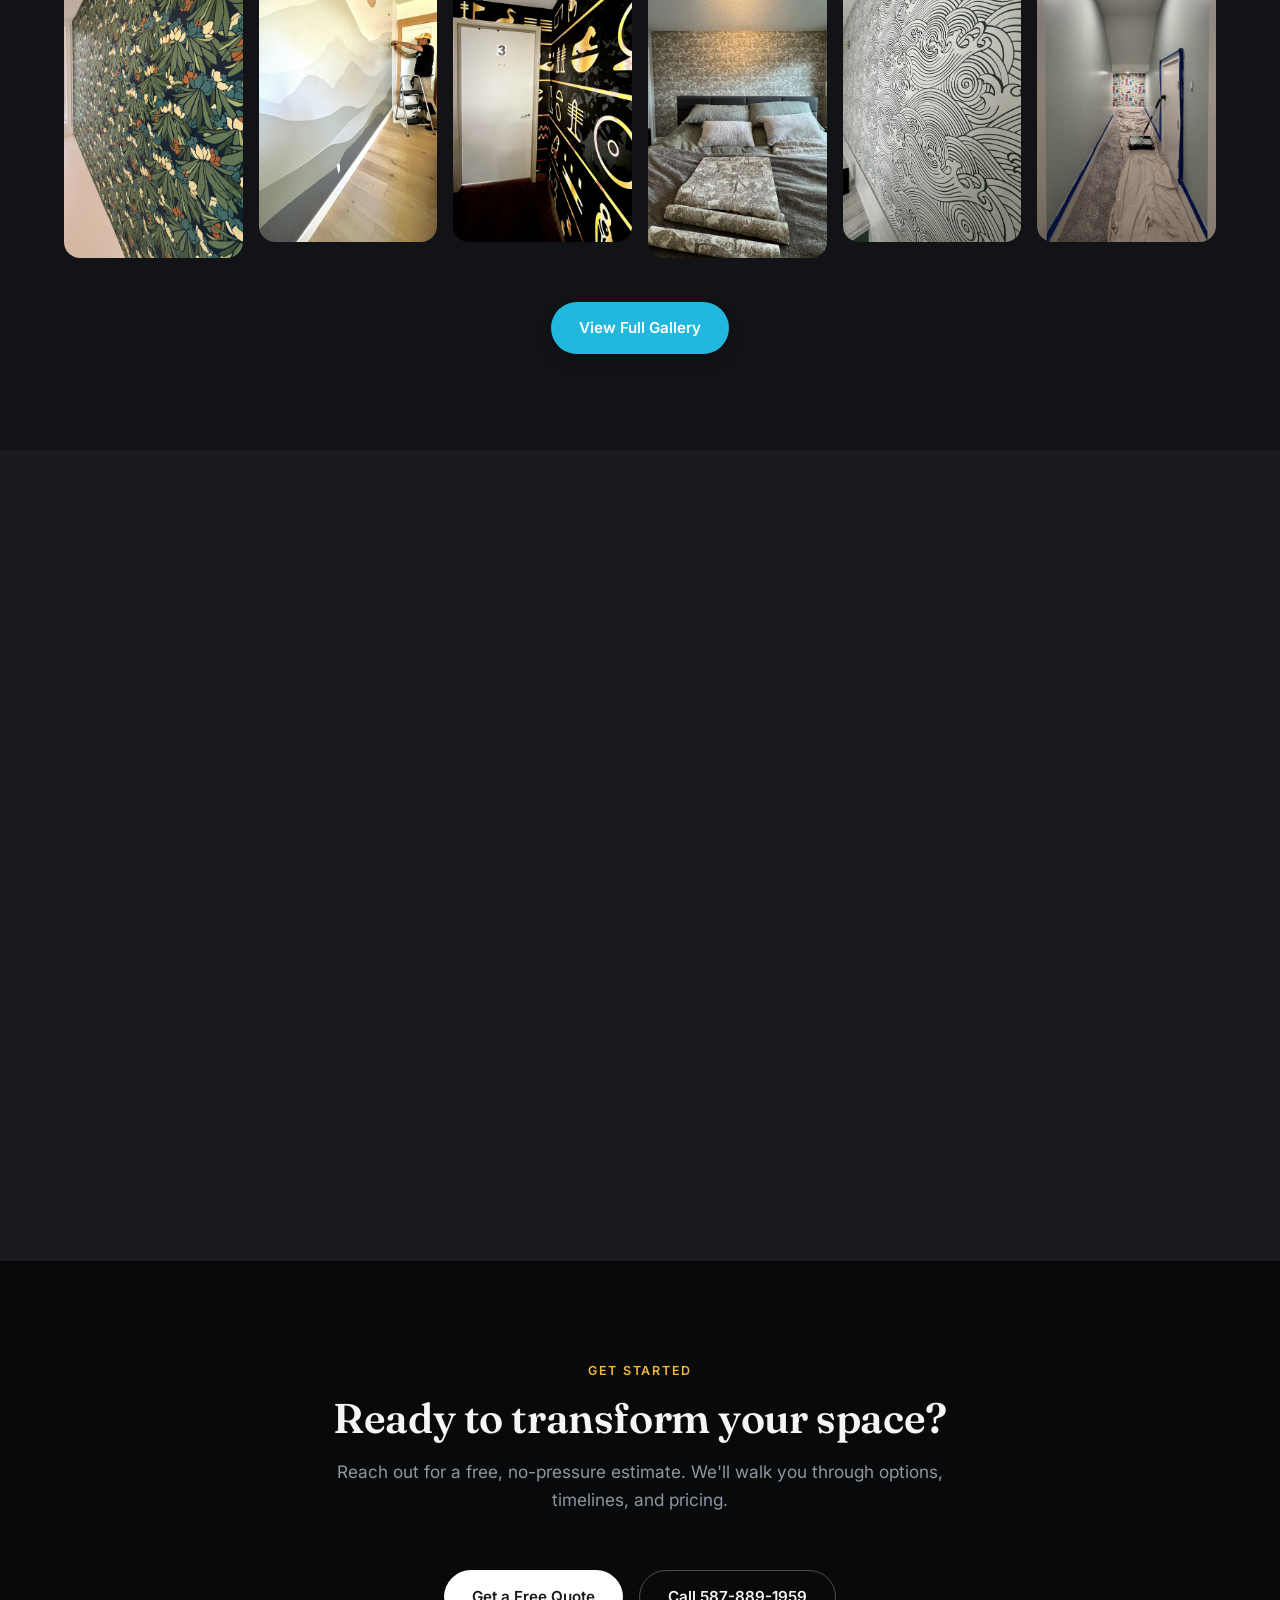
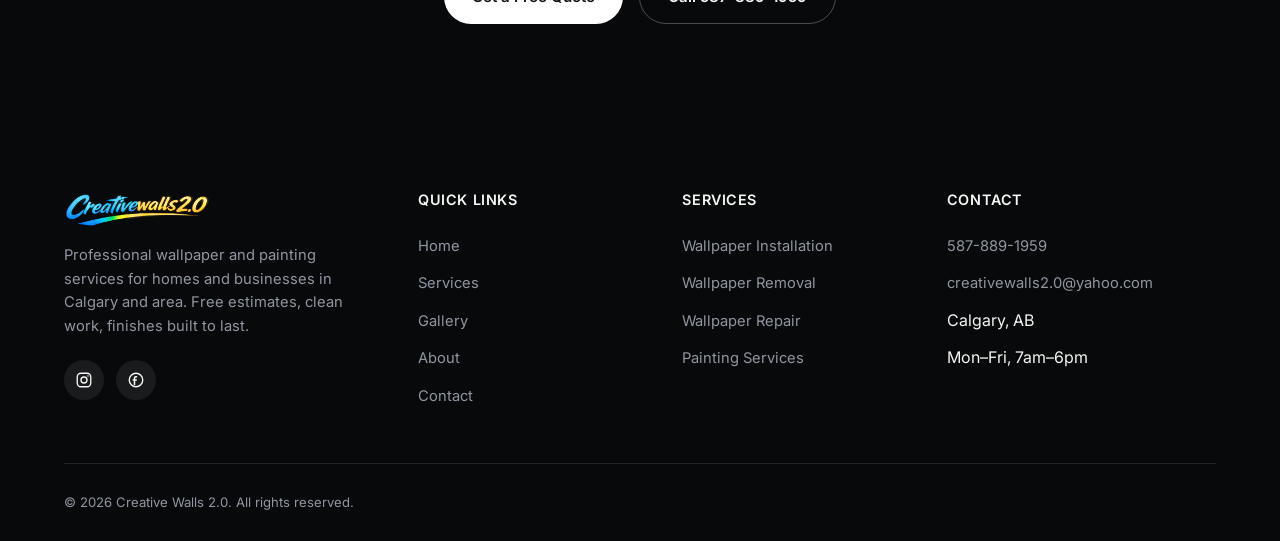
==== commit 38ae7cc2: "Add SEO/social tags, favicon, 404 page, new About photo; fix Facebook link - Social preview card (og" ====
--- a/index.html
+++ b/index.html
@@ -6,10 +6,119 @@
 <meta name="viewport" content="width=device-width, initial-scale=1.0" />
 <title>Creative Walls 2.0 — Wallpaper &amp; Painting Specialists</title>
 <meta name="description" content="Creative Walls 2.0 offers expert wallpaper installation, removal, repair, and painting services in Calgary and area — free estimates." />
+<link rel="canonical" href="https://creativewalls20.netlify.app/" />
+<meta property="og:type" content="website" />
+<meta property="og:locale" content="en_CA" />
+<meta property="og:site_name" content="Creative Walls 2.0" />
+<meta property="og:title" content="Creative Walls 2.0 — Wallpaper &amp; Painting Specialists" />
+<meta property="og:description" content="Creative Walls 2.0 offers expert wallpaper installation, removal, repair, and painting services in Calgary and area — free estimates." />
+<meta property="og:url" content="https://creativewalls20.netlify.app/" />
+<meta property="og:image" content="https://creativewalls20.netlify.app/images/social-preview.jpg" />
+<meta property="og:image:width" content="1200" />
+<meta property="og:image:height" content="630" />
+<meta property="og:image:alt" content="Creative Walls 2.0 — Walls, reimagined. Wallpaper and painting specialists in Calgary." />
+<meta name="twitter:card" content="summary_large_image" />
+<link rel="icon" href="/favicon.ico" sizes="48x48" />
+<link rel="icon" type="image/png" sizes="32x32" href="/favicon-32x32.png" />
+<link rel="apple-touch-icon" href="/apple-touch-icon.png" />
 <link rel="preconnect" href="https://fonts.googleapis.com" />
 <link rel="preconnect" href="https://fonts.gstatic.com" crossorigin />
 <link href="https://fonts.googleapis.com/css2?family=Fraunces:opsz,wght@9..144,500;9..144,600;9..144,700&family=Inter:wght@400;500;600;700&display=swap" rel="stylesheet" />
 <link rel="stylesheet" href="css/style.css" />
+<script type="application/ld+json">
+{
+  "@context": "https://schema.org",
+  "@type": "HomeAndConstructionBusiness",
+  "@id": "https://creativewalls20.netlify.app/#business",
+  "name": "Creative Walls 2.0",
+  "url": "https://creativewalls20.netlify.app/",
+  "image": "https://creativewalls20.netlify.app/images/social-preview.jpg",
+  "logo": "https://creativewalls20.netlify.app/images/logo/creativewalls-logo.png",
+  "description": "Wallpaper installation, removal, repair, and painting services for homes and businesses in Calgary, Alberta and surrounding areas.",
+  "telephone": "+1-587-889-1959",
+  "email": "creativewalls2.0@yahoo.com",
+  "address": {
+    "@type": "PostalAddress",
+    "addressLocality": "Calgary",
+    "addressRegion": "AB",
+    "addressCountry": "CA"
+  },
+  "areaServed": [
+    {
+      "@type": "City",
+      "name": "Calgary"
+    },
+    {
+      "@type": "City",
+      "name": "Airdrie"
+    },
+    {
+      "@type": "City",
+      "name": "Cochrane"
+    },
+    {
+      "@type": "City",
+      "name": "Chestermere"
+    },
+    {
+      "@type": "City",
+      "name": "Okotoks"
+    }
+  ],
+  "openingHoursSpecification": [
+    {
+      "@type": "OpeningHoursSpecification",
+      "dayOfWeek": [
+        "Monday",
+        "Tuesday",
+        "Wednesday",
+        "Thursday",
+        "Friday"
+      ],
+      "opens": "07:00",
+      "closes": "18:00"
+    }
+  ],
+  "sameAs": [
+    "https://instagram.com/creativewalls2.0",
+    "https://www.facebook.com/profile.php?id=61556892240380"
+  ],
+  "hasOfferCatalog": {
+    "@type": "OfferCatalog",
+    "name": "Services",
+    "itemListElement": [
+      {
+        "@type": "Offer",
+        "itemOffered": {
+          "@type": "Service",
+          "name": "Wallpaper Installation"
+        }
+      },
+      {
+        "@type": "Offer",
+        "itemOffered": {
+          "@type": "Service",
+          "name": "Wallpaper Removal"
+        }
+      },
+      {
+        "@type": "Offer",
+        "itemOffered": {
+          "@type": "Service",
+          "name": "Wallpaper Repair"
+        }
+      },
+      {
+        "@type": "Offer",
+        "itemOffered": {
+          "@type": "Service",
+          "name": "Painting Services"
+        }
+      }
+    ]
+  }
+}
+</script>
 </head>
 <body>
 
@@ -239,7 +348,7 @@
           <a href="https://instagram.com/creativewalls2.0" target="_blank" rel="noopener" aria-label="Creative Walls 2.0 on Instagram">
             <svg viewBox="0 0 24 24" fill="none" stroke="currentColor" stroke-width="1.8"><rect x="3" y="3" width="18" height="18" rx="5"/><circle cx="12" cy="12" r="4"/><circle cx="17.3" cy="6.7" r="1.1" fill="currentColor" stroke="none"/></svg>
           </a>
-          <a href="https://facebook.com/Creativewalls" target="_blank" rel="noopener" aria-label="Creative Walls 2.0 on Facebook">
+          <a href="https://www.facebook.com/profile.php?id=61556892240380" target="_blank" rel="noopener" aria-label="Creative Walls 2.0 on Facebook">
             <svg viewBox="0 0 24 24" fill="none" stroke="currentColor" stroke-width="1.8"><circle cx="12" cy="12" r="9"/><path d="M13.5 8.5h-1.2a1.3 1.3 0 00-1.3 1.3V11h2.3l-.3 2h-2v5.5h-2V13h-1.5v-2h1.5v-1.5c0-1.7 1-2.8 2.8-2.8h1.7z" fill="currentColor" stroke="none"/></svg>
           </a>
         </div>
--- a/css/style.css
+++ b/css/style.css
@@ -604,8 +604,8 @@
 .field textarea { resize: vertical; min-height: 130px; }
 .form-note { font-size: 0.82rem; color: var(--ink-muted); margin-top: 14px; }
 
-/* ---------- Thank-you page ---------- */
-.thank-you {
+/* ---------- Centered message pages (thank-you, 404) ---------- */
+.center-page {
   min-height: 60vh;
   display: flex;
   flex-direction: column;
@@ -613,16 +613,16 @@
   justify-content: center;
   text-align: center;
 }
-.thank-you .icon-badge {
+.center-page .icon-badge {
   width: 64px; height: 64px;
   border-radius: 50%;
   background: var(--accent-soft);
   display: flex; align-items: center; justify-content: center;
   margin-bottom: 20px;
 }
-.thank-you .icon-badge svg { width: 30px; height: 30px; color: var(--accent-ink); }
-.thank-you p { max-width: 520px; margin-top: 16px; font-size: 1.05rem; }
-.thank-you .hero-actions { justify-content: center; }
+.center-page .icon-badge svg { width: 30px; height: 30px; color: var(--accent-ink); }
+.center-page p { max-width: 520px; margin-top: 16px; font-size: 1.05rem; }
+.center-page .hero-actions { justify-content: center; }
 .text-link { color: var(--accent-ink); font-weight: 600; white-space: nowrap; }
 
 /* ---------- Footer ---------- */
@@ -682,6 +682,7 @@
   .hero-media .img-placeholder { min-height: 320px; }
   .hero-media .photo, .hero-media .photo img { min-height: 320px; }
   .about-hero { grid-template-columns: 1fr; }
+  .about-hero .hero-media .photo { height: 460px; }
   .contact-grid { grid-template-columns: 1fr; }
   .grid-3, .grid-4 { grid-template-columns: repeat(2, 1fr); }
   .trust-grid { grid-template-columns: repeat(2, 1fr); }
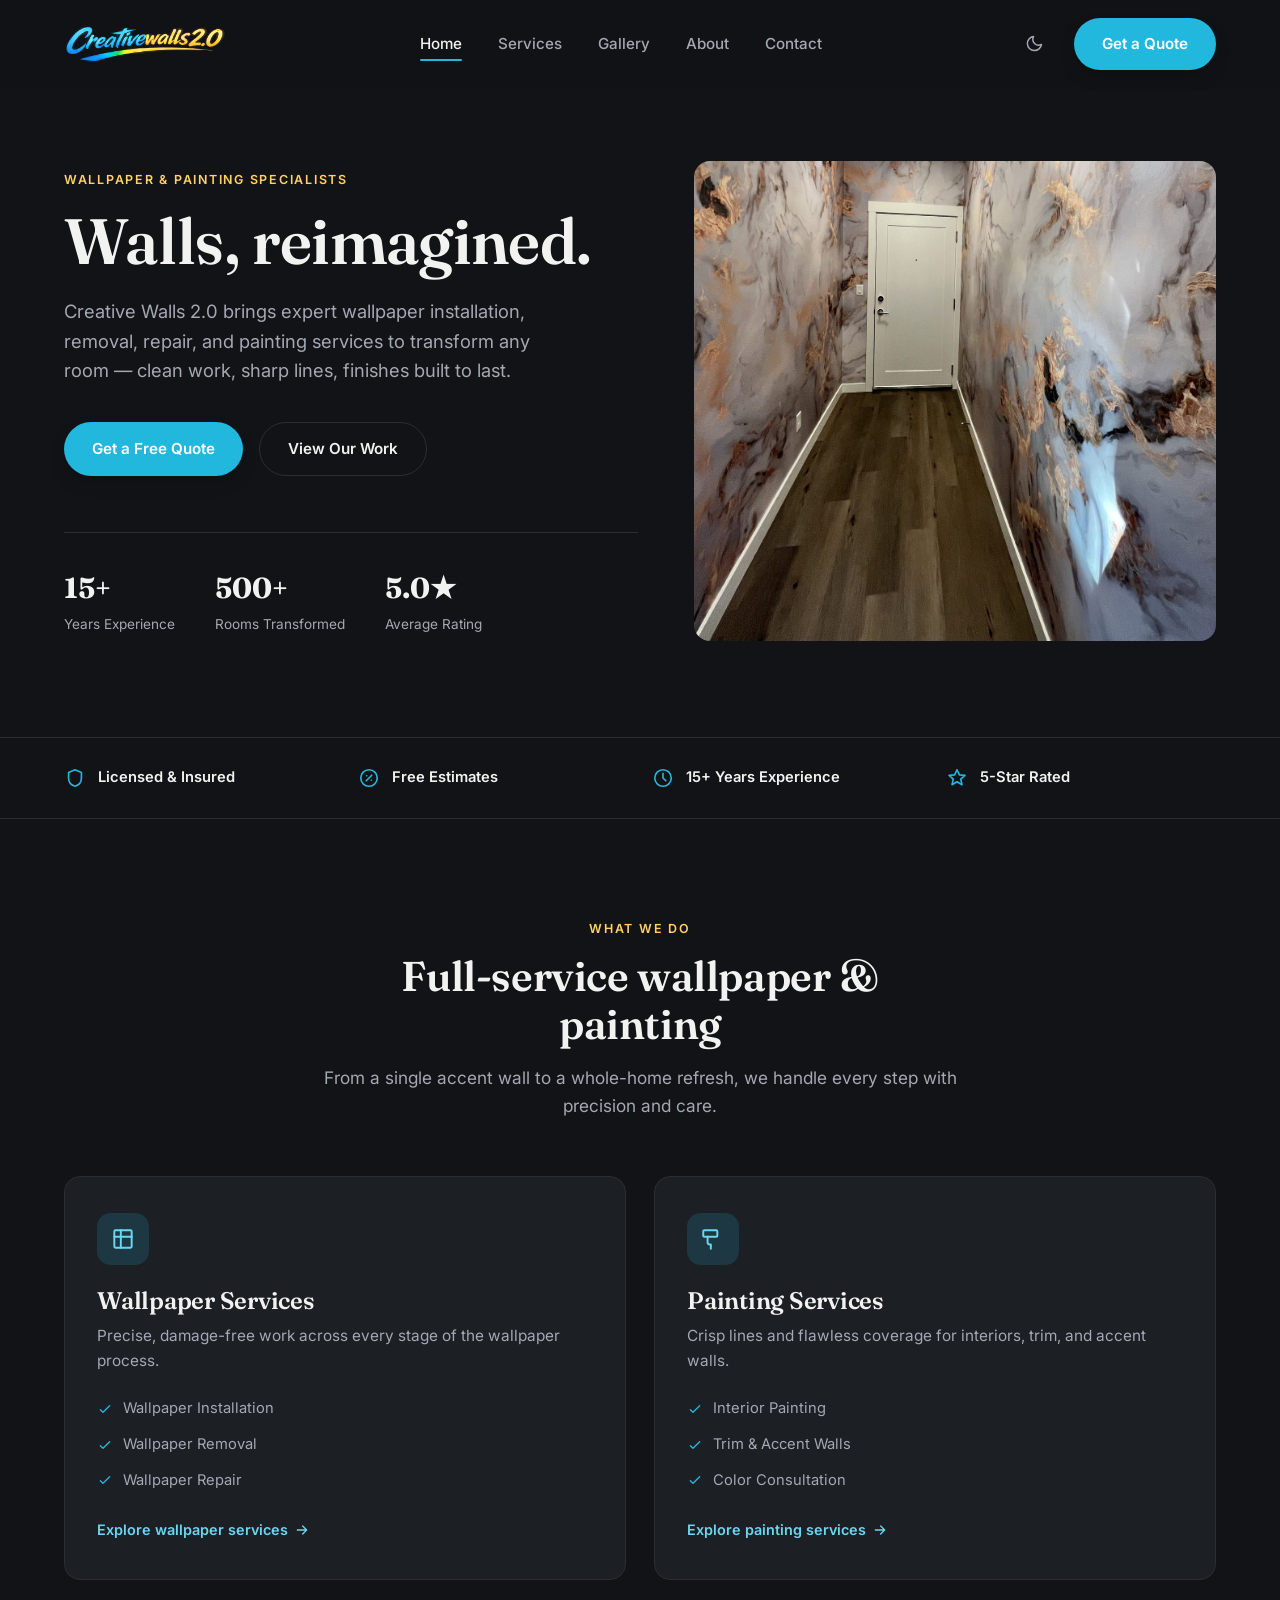
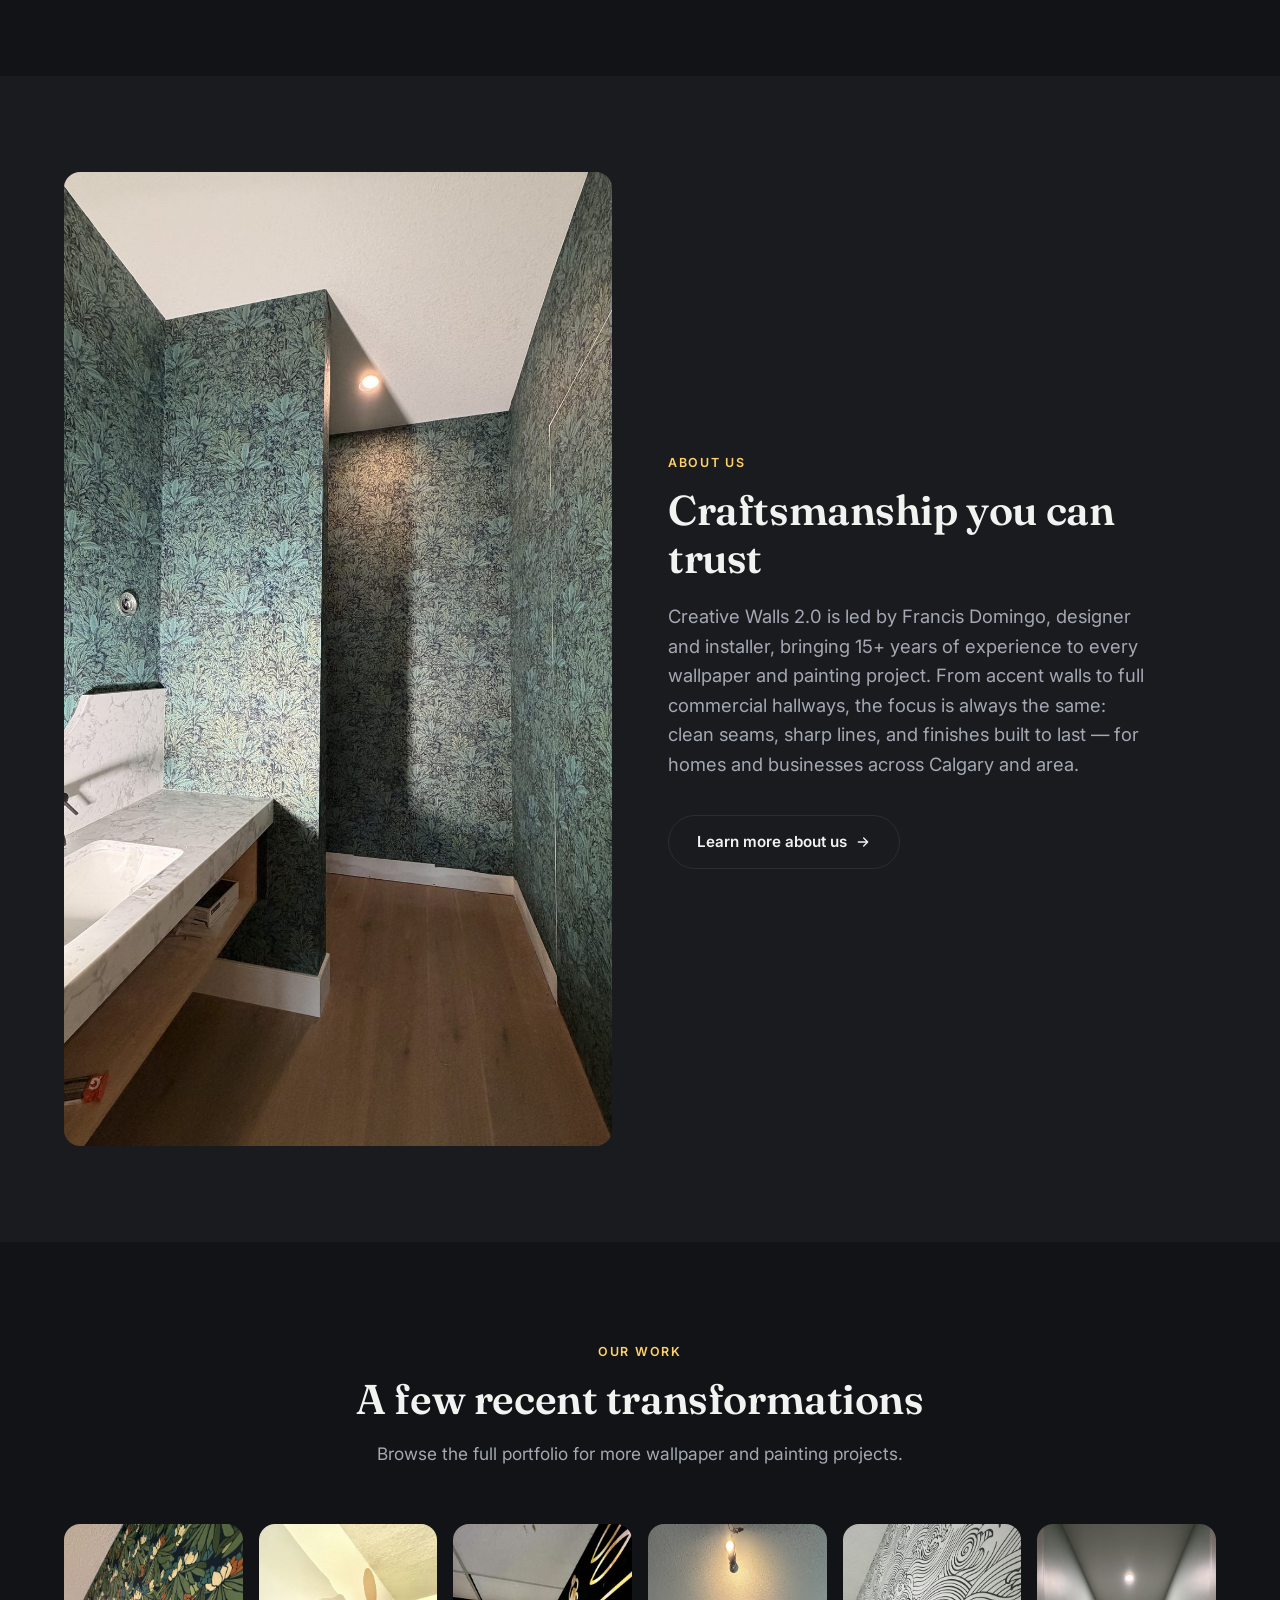
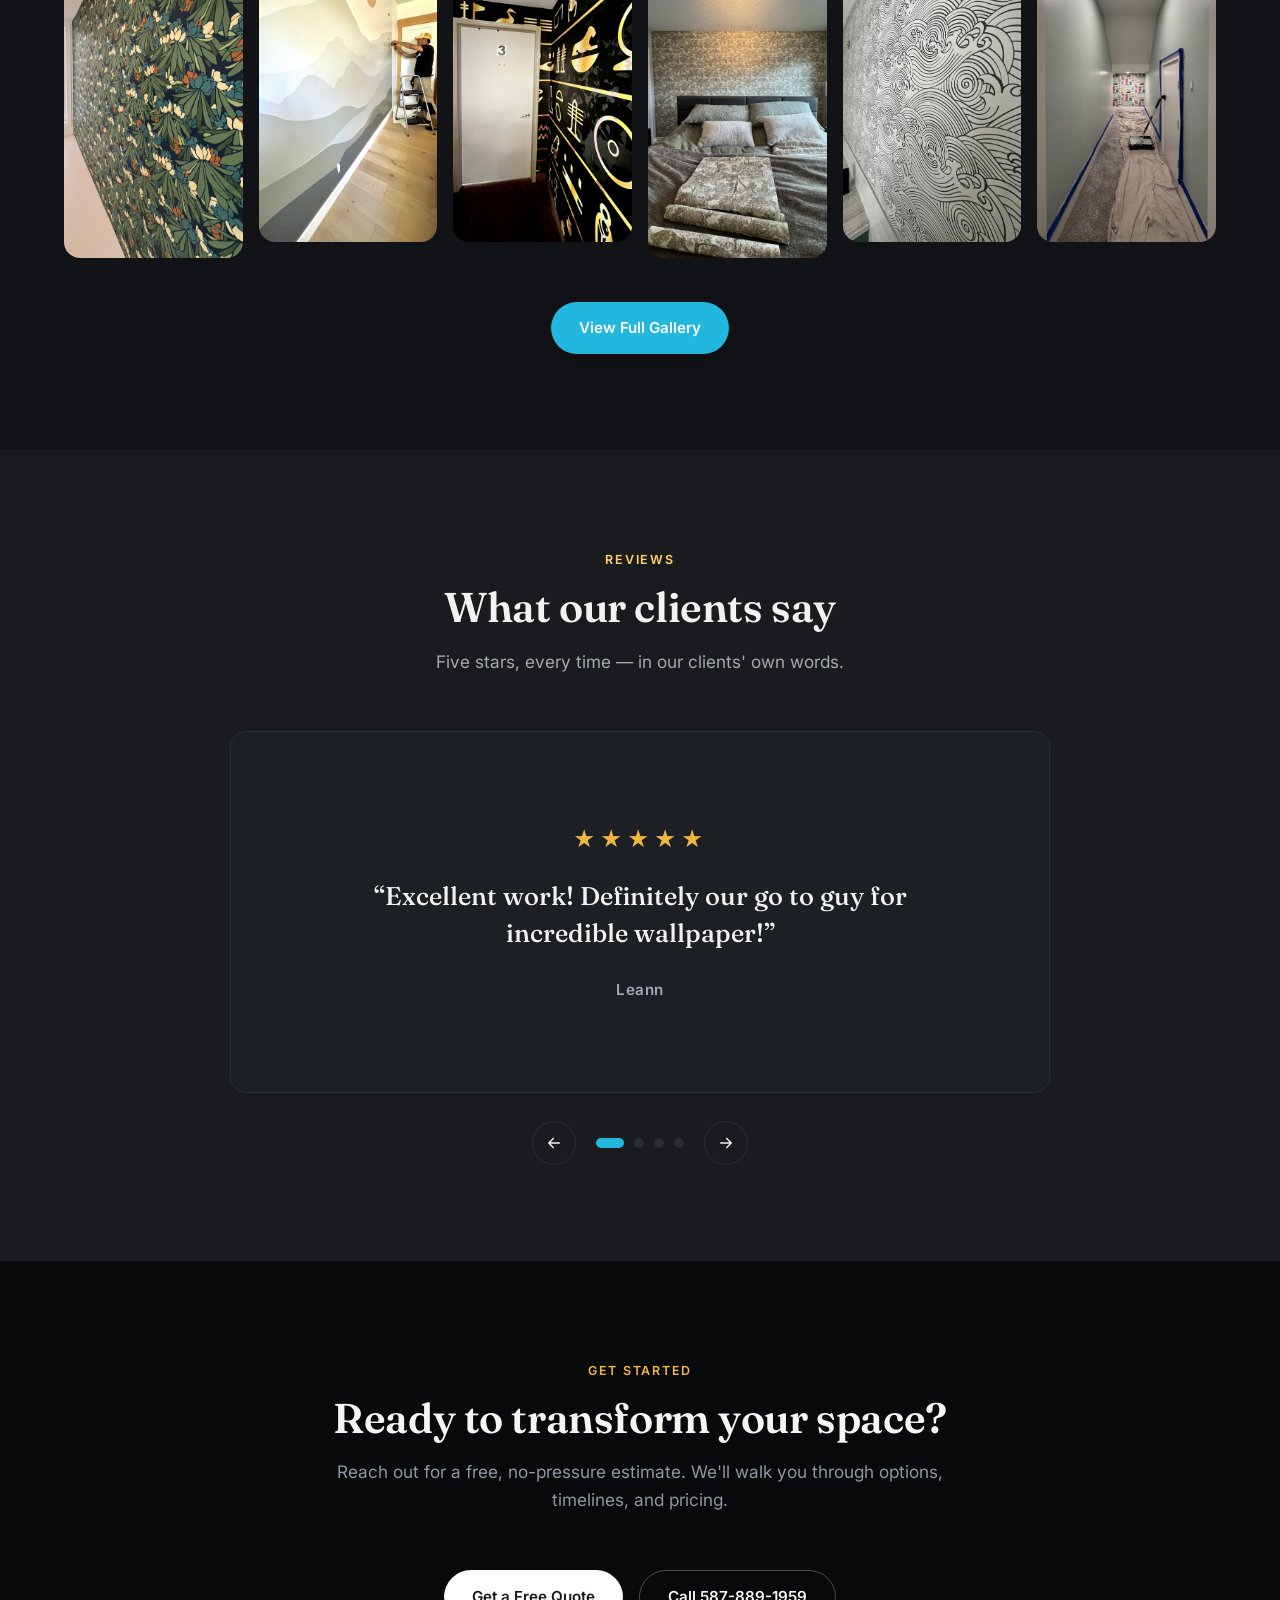
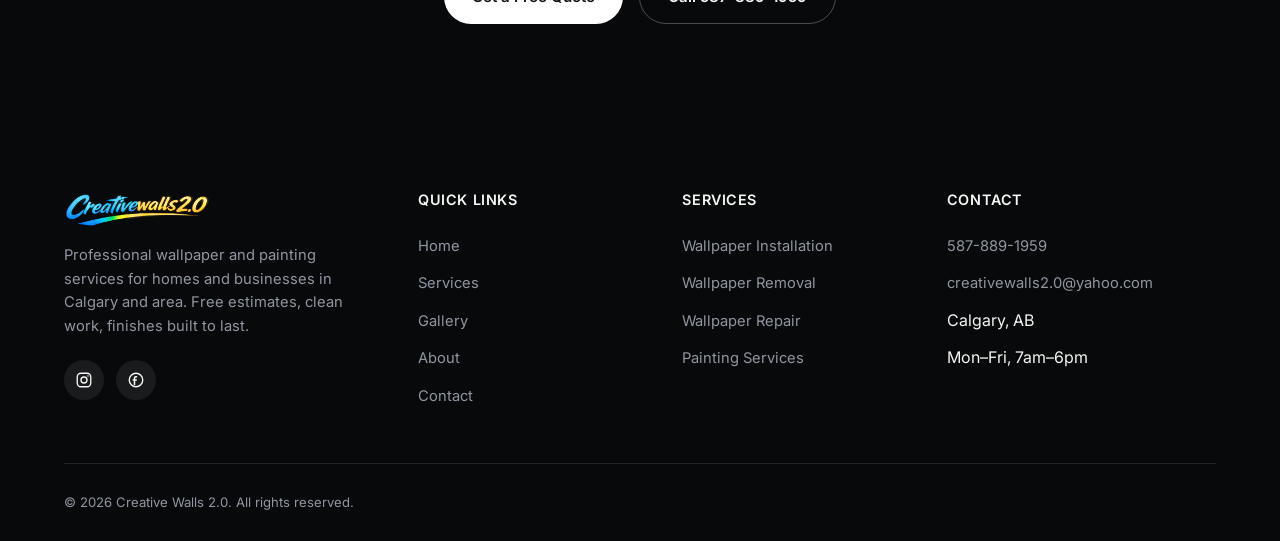
==== commit 8034f43d: "Switch canonical, social, sitemap and structured-data URLs to creative-walls.ca Replaces the tempora" ====
--- a/index.html
+++ b/index.html
@@ -6,14 +6,14 @@
 <meta name="viewport" content="width=device-width, initial-scale=1.0" />
 <title>Creative Walls 2.0 — Wallpaper &amp; Painting Specialists</title>
 <meta name="description" content="Creative Walls 2.0 offers expert wallpaper installation, removal, repair, and painting services in Calgary and area — free estimates." />
-<link rel="canonical" href="https://creativewalls20.netlify.app/" />
+<link rel="canonical" href="https://creative-walls.ca/" />
 <meta property="og:type" content="website" />
 <meta property="og:locale" content="en_CA" />
 <meta property="og:site_name" content="Creative Walls 2.0" />
 <meta property="og:title" content="Creative Walls 2.0 — Wallpaper &amp; Painting Specialists" />
 <meta property="og:description" content="Creative Walls 2.0 offers expert wallpaper installation, removal, repair, and painting services in Calgary and area — free estimates." />
-<meta property="og:url" content="https://creativewalls20.netlify.app/" />
-<meta property="og:image" content="https://creativewalls20.netlify.app/images/social-preview.jpg" />
+<meta property="og:url" content="https://creative-walls.ca/" />
+<meta property="og:image" content="https://creative-walls.ca/images/social-preview.jpg" />
 <meta property="og:image:width" content="1200" />
 <meta property="og:image:height" content="630" />
 <meta property="og:image:alt" content="Creative Walls 2.0 — Walls, reimagined. Wallpaper and painting specialists in Calgary." />
@@ -29,11 +29,11 @@
 {
   "@context": "https://schema.org",
   "@type": "HomeAndConstructionBusiness",
-  "@id": "https://creativewalls20.netlify.app/#business",
+  "@id": "https://creative-walls.ca/#business",
   "name": "Creative Walls 2.0",
-  "url": "https://creativewalls20.netlify.app/",
-  "image": "https://creativewalls20.netlify.app/images/social-preview.jpg",
-  "logo": "https://creativewalls20.netlify.app/images/logo/creativewalls-logo.png",
+  "url": "https://creative-walls.ca/",
+  "image": "https://creative-walls.ca/images/social-preview.jpg",
+  "logo": "https://creative-walls.ca/images/logo/creativewalls-logo.png",
   "description": "Wallpaper installation, removal, repair, and painting services for homes and businesses in Calgary, Alberta and surrounding areas.",
   "telephone": "+1-587-889-1959",
   "email": "creativewalls2.0@yahoo.com",
--- a/css/style.css
+++ b/css/style.css
@@ -392,6 +392,18 @@
 .about-hero { display: grid; grid-template-columns: 1fr 1fr; gap: 56px; align-items: center; }
 .about-hero .hero-media { align-self: stretch; }
 .about-hero .hero-media .photo { height: 100%; }
+
+/* Two-photo collage on the About page */
+.about-photos { position: relative; align-self: stretch; min-height: 640px; }
+.about-photos .photo { position: absolute; min-height: 0; }
+.about-photos .photo img { min-height: 0; }
+.about-photos .photo-main { top: 0; left: 0; width: 76%; height: 82%; }
+.about-photos .photo-second {
+  bottom: 0; right: 0;
+  width: 58%; height: 48%;
+  border: 6px solid var(--bg);
+  box-shadow: var(--shadow);
+}
 .about-hero .img-placeholder { min-height: 420px; }
 
 /* ---------- Gallery ---------- */
@@ -683,6 +695,7 @@
   .hero-media .photo, .hero-media .photo img { min-height: 320px; }
   .about-hero { grid-template-columns: 1fr; }
   .about-hero .hero-media .photo { height: 460px; }
+  .about-photos { min-height: 0; height: 500px; }
   .contact-grid { grid-template-columns: 1fr; }
   .grid-3, .grid-4 { grid-template-columns: repeat(2, 1fr); }
   .trust-grid { grid-template-columns: repeat(2, 1fr); }
